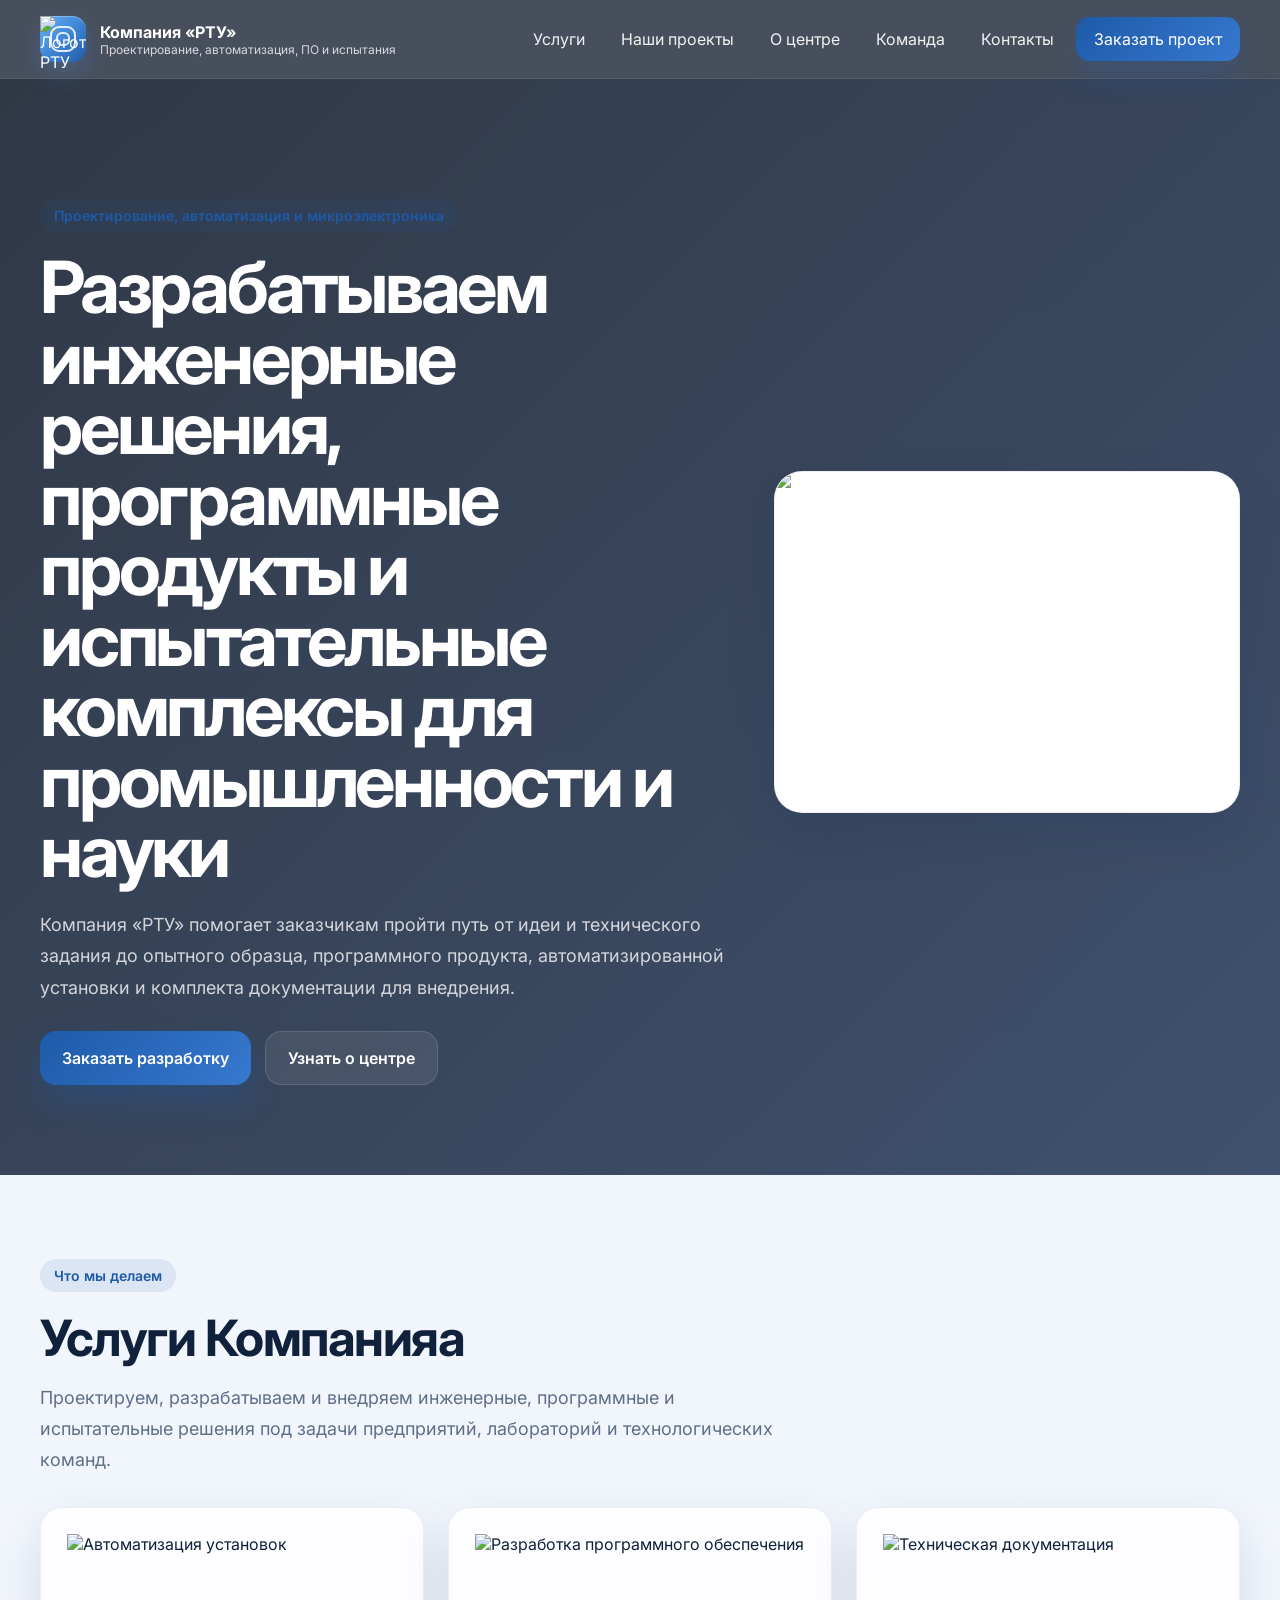
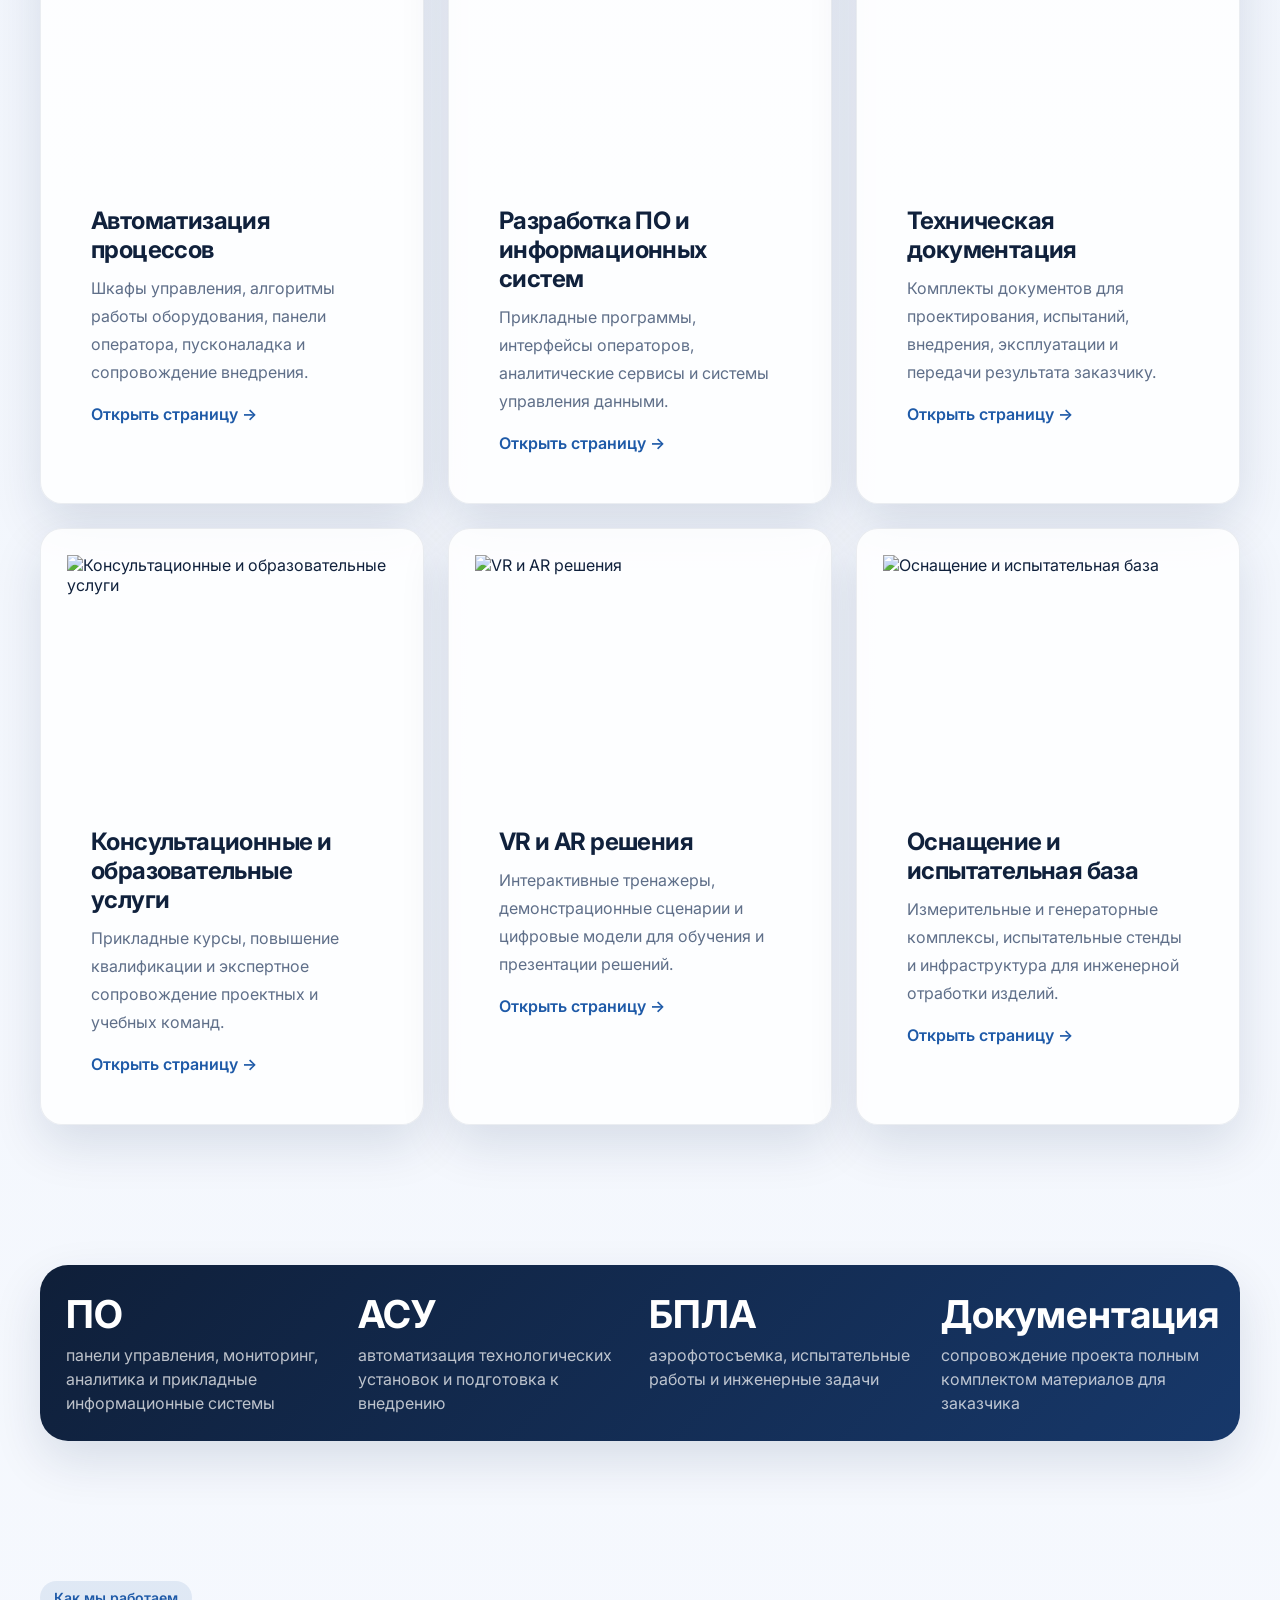
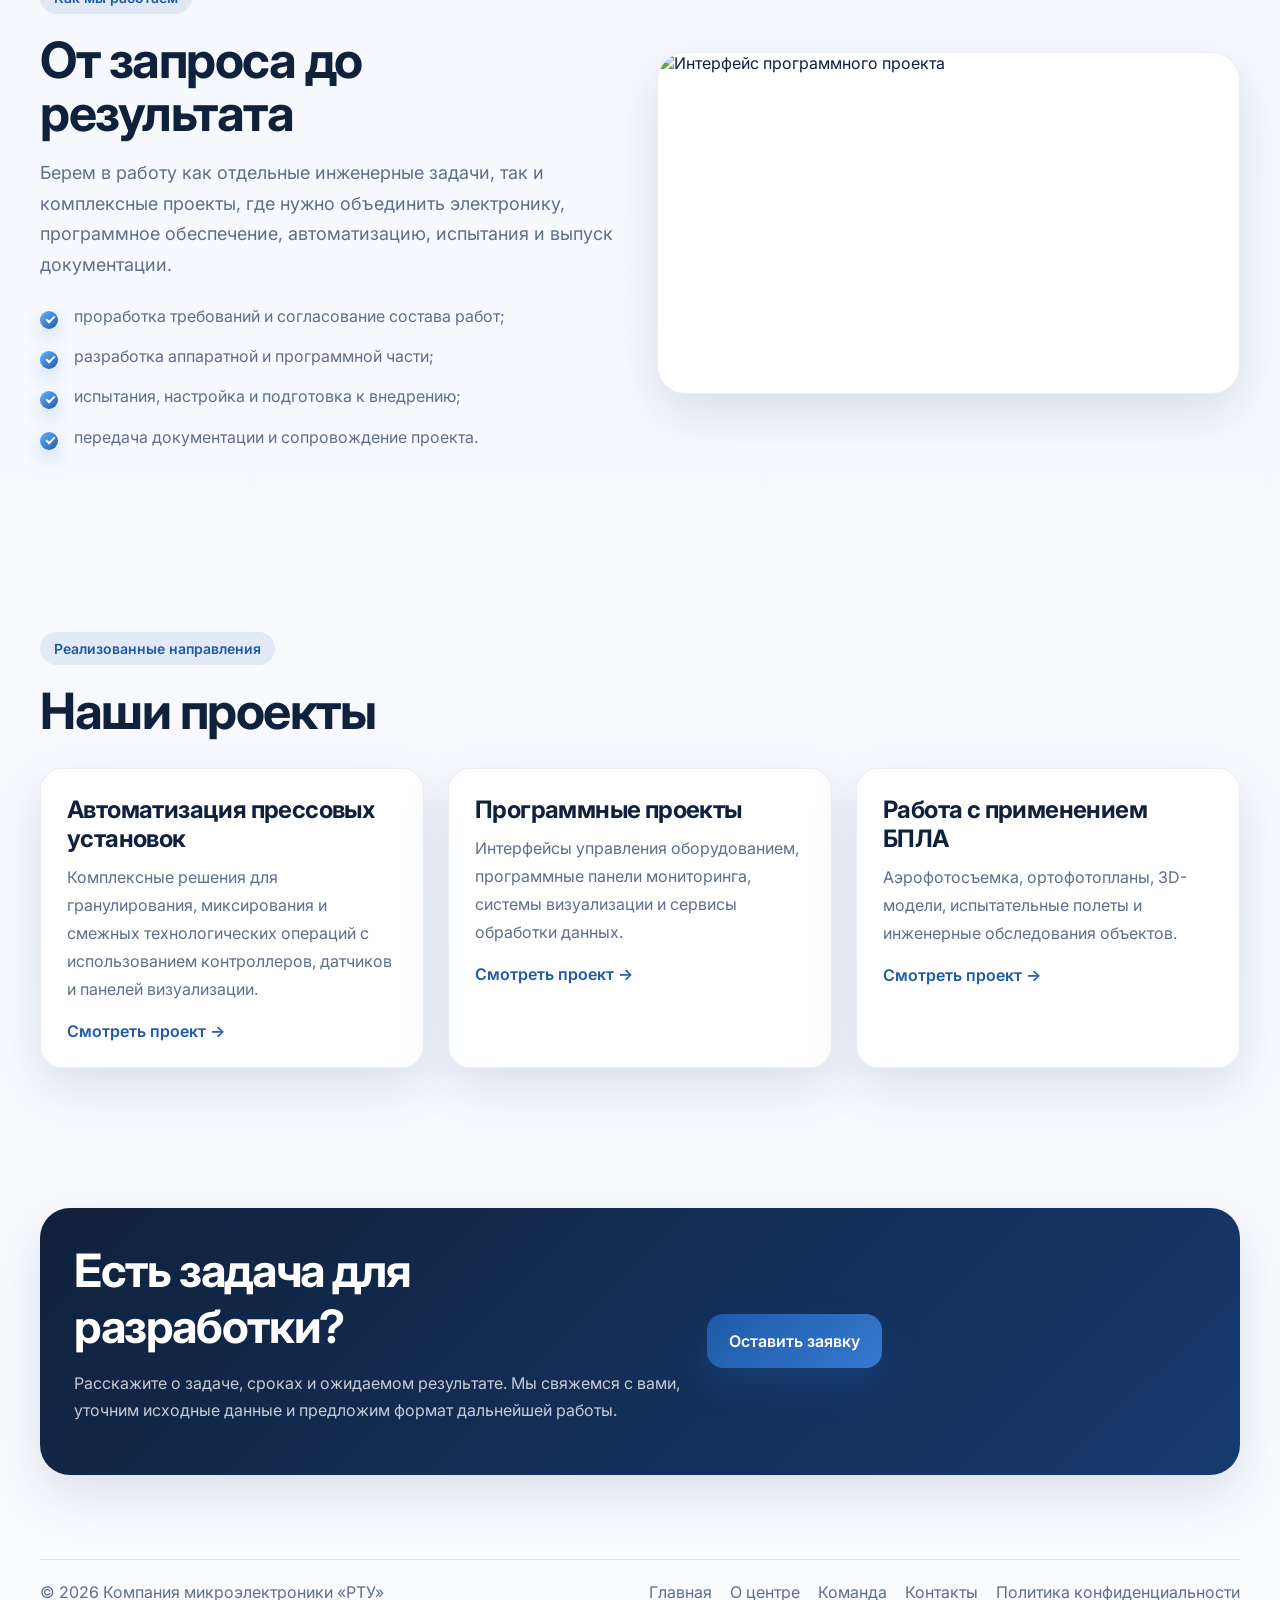
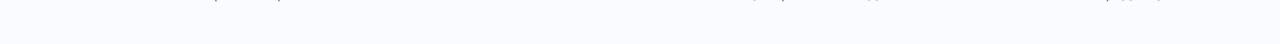
==== index.html @ d456b5a9 "Update index.html" ====
<!doctype html>
<html lang="ru">
<head>
  <meta charset="utf-8">
  <meta name="viewport" content="width=device-width, initial-scale=1">
  <title>Компания «РТУ»</title>
  <meta name="description" content="Сайт Компании «РТУ»: услуги, проекты, контакты и инженерные компетенции.">
  <link rel="preconnect" href="https://fonts.googleapis.com">
  <link rel="preconnect" href="https://fonts.gstatic.com" crossorigin>
  <link href="https://fonts.googleapis.com/css2?family=Inter:wght@400;500;600;700;800&display=swap" rel="stylesheet">
  <link rel="stylesheet" href="assets/css/styles.css">
</head>
<body>

<header class="site-header">
  <div class="container nav">
    <a class="brand" href="index.html">
      <span class="brand-mark" aria-hidden="true">
        <img src="assets/img/logo_rtu.png" alt="Логотип РТУ">
      </span>
      <span class="brand-text"><strong>Компания «РТУ»</strong><span>Проектирование, автоматизация, ПО и испытания</span></span>
    </a>
    <button class="mobile-toggle" aria-label="Открыть меню" data-mobile-toggle>☰</button>
    <nav class="nav-links" data-nav-links>
      <div class="nav-item">
        <button class="drop-toggle">Услуги</button>
        <div class="dropdown"><a href="services/automation.html">Автоматизация<span>АСУ, шкафы управления, внедрение и пусконаладка</span></a>
<a href="services/development.html">Разработка ПО и ИС<span>Веб-системы, панели оператора, прикладное ПО и аналитика</span></a>
<a href="services/vr-ar.html">VR/AR<span>Интерактивные обучающие и демонстрационные решения</span></a>
<a href="services/docs.html">Техническая документация<span>КД, ТУ, ПМИ, эксплуатационные и ремонтные документы</span></a>
<a href="services/education.html">Образовательные услуги<span>Повышение квалификации и консультации под задачи заказчика</span></a>
<a href="services/equipment.html">Оснащение центра<span>Испытательные комплексы, измерительное и генераторное оборудование</span></a></div>
      </div>
      <div class="nav-item">
        <button class="drop-toggle">Наши проекты</button>
        <div class="dropdown"><a href="projects/press-automation.html">Прессовые установки<span>Автоматизация гранулирования, миксирования и смежных процессов</span></a>
<a href="projects/software-projects.html">Программные проекты<span>Панели оператора, мониторинг и аналитические системы</span></a>
<a href="projects/drone-projects.html">Работы с БПЛА<span>Аэрофотосъемка, 3D-модели и испытательные полеты</span></a></div>
      </div>
      <a class="nav-link" href="about.html">О центре</a>
      <a class="nav-link" href="team.html">Команда</a>
      <a class="nav-link" href="contacts.html">Контакты</a>
      <a class="cta-small" href="contacts.html#request">Заказать проект</a>
    </nav>
  </div>
</header>


<section class="hero hero-image" style="background-image:url('assets/img/home-hero.png');">
  <div class="container hero-content">
    <div>
      <div class="eyebrow">Проектирование, автоматизация и микроэлектроника</div>
      <h1>Разрабатываем инженерные решения, программные продукты и испытательные комплексы для промышленности и науки</h1>
      <p>Компания «РТУ» помогает заказчикам пройти путь от идеи и технического задания до опытного образца, программного продукта, автоматизированной установки и комплекта документации для внедрения.</p>
      <div class="hero-actions">
        <a class="btn" href="contacts.html#request">Заказать разработку</a>
        <a class="btn-secondary" href="about.html">Узнать о центре</a>
      </div>
    </div>
    <div class="image-panel reveal"><img src="assets/img/equipment-hero.png" alt="Лабораторное оборудование и испытательная база"></div>
  </div>
</section>

<section class="section">
  <div class="container">
    <div class="eyebrow">Что мы делаем</div>
    <h2 class="section-title">Услуги Компанияа</h2>
    <p class="lead">Проектируем, разрабатываем и внедряем инженерные, программные и испытательные решения под задачи предприятий, лабораторий и технологических команд.</p>
    <div class="gallery-grid" style="margin-top:32px;">
      <a class="card media-card reveal" href="services/automation.html"><img src="assets/img/press-project.png" alt="Автоматизация установок"><div class="media-body"><h3>Автоматизация процессов</h3><p>Шкафы управления, алгоритмы работы оборудования, панели оператора, пусконаладка и сопровождение внедрения.</p><span class="link-arrow">Открыть страницу →</span></div></a>
      <a class="card media-card reveal" href="services/development.html"><img src="assets/img/dev-hero.png" alt="Разработка программного обеспечения"><div class="media-body"><h3>Разработка ПО и информационных систем</h3><p>Прикладные программы, интерфейсы операторов, аналитические сервисы и системы управления данными.</p><span class="link-arrow">Открыть страницу →</span></div></a>
      <a class="card media-card reveal" href="services/docs.html"><img src="assets/img/docs-hero.png" alt="Техническая документация"><div class="media-body"><h3>Техническая документация</h3><p>Комплекты документов для проектирования, испытаний, внедрения, эксплуатации и передачи результата заказчику.</p><span class="link-arrow">Открыть страницу →</span></div></a>
      <a class="card media-card reveal" href="services/education.html"><img src="assets/img/education-hero.png" alt="Консультационные и образовательные услуги"><div class="media-body"><h3>Консультационные и образовательные услуги</h3><p>Прикладные курсы, повышение квалификации и экспертное сопровождение проектных и учебных команд.</p><span class="link-arrow">Открыть страницу →</span></div></a>
      <a class="card media-card reveal" href="services/vr-ar.html"><img src="assets/img/vr-hero.png" alt="VR и AR решения"><div class="media-body"><h3>VR и AR решения</h3><p>Интерактивные тренажеры, демонстрационные сценарии и цифровые модели для обучения и презентации решений.</p><span class="link-arrow">Открыть страницу →</span></div></a>
      <a class="card media-card reveal" href="services/equipment.html"><img src="assets/img/equipment-hero.png" alt="Оснащение и испытательная база"><div class="media-body"><h3>Оснащение и испытательная база</h3><p>Измерительные и генераторные комплексы, испытательные стенды и инфраструктура для инженерной отработки изделий.</p><span class="link-arrow">Открыть страницу →</span></div></a>
    </div>
  </div>
</section>

<section class="section-tight">
  <div class="container stats-band reveal">
    <div class="grid-4">
      <div><strong>ПО</strong><span>панели управления, мониторинг, аналитика и прикладные информационные системы</span></div>
      <div><strong>АСУ</strong><span>автоматизация технологических установок и подготовка к внедрению</span></div>
      <div><strong>БПЛА</strong><span>аэрофотосъемка, испытательные работы и инженерные задачи</span></div>
      <div><strong>Документация</strong><span>сопровождение проекта полным комплектом материалов для заказчика</span></div>
    </div>
  </div>
</section>

<section class="section">
  <div class="container split">
    <div class="reveal">
      <div class="eyebrow">Как мы работаем</div>
      <h2 class="section-title">От запроса до результата</h2>
      <p class="lead">Берем в работу как отдельные инженерные задачи, так и комплексные проекты, где нужно объединить электронику, программное обеспечение, автоматизацию, испытания и выпуск документации.</p>
      <ul class="check-list">
        <li>проработка требований и согласование состава работ;</li>
        <li>разработка аппаратной и программной части;</li>
        <li>испытания, настройка и подготовка к внедрению;</li>
        <li>передача документации и сопровождение проекта.</li>
      </ul>
    </div>
    <div class="image-panel reveal"><img src="assets/img/software-project.png" alt="Интерфейс программного проекта"></div>
  </div>
</section>

<section class="section">
  <div class="container">
    <div class="eyebrow">Реализованные направления</div>
    <h2 class="section-title">Наши проекты</h2>
    <div class="grid-3" style="margin-top:30px;">
      <a class="card reveal" href="projects/press-automation.html"><h3>Автоматизация прессовых установок</h3><p>Комплексные решения для гранулирования, миксирования и смежных технологических операций с использованием контроллеров, датчиков и панелей визуализации.</p><span class="link-arrow">Смотреть проект →</span></a>
      <a class="card reveal" href="projects/software-projects.html"><h3>Программные проекты</h3><p>Интерфейсы управления оборудованием, программные панели мониторинга, системы визуализации и сервисы обработки данных.</p><span class="link-arrow">Смотреть проект →</span></a>
      <a class="card reveal" href="projects/drone-projects.html"><h3>Работа с применением БПЛА</h3><p>Аэрофотосъемка, ортофотопланы, 3D-модели, испытательные полеты и инженерные обследования объектов.</p><span class="link-arrow">Смотреть проект →</span></a>
    </div>
  </div>
</section>

<section class="section-tight">
  <div class="container cta-panel reveal">
    <div>
      <h2 style="margin:0 0 12px; font-size: clamp(30px,4vw,46px); letter-spacing:-.03em;">Есть задача для разработки?</h2>
      <p>Расскажите о задаче, сроках и ожидаемом результате. Мы свяжемся с вами, уточним исходные данные и предложим формат дальнейшей работы.</p>
    </div>
    <div>
      <a class="btn" href="contacts.html#request">Оставить заявку</a>
    </div>
  </div>
</section>


<footer class="site-footer">
  <div class="container footer-inner">
    <div>© <span data-year></span> Компания микроэлектроники «РТУ»</div>
    <div class="footer-links">
      <a href="index.html">Главная</a>
      <a href="about.html">О центре</a>
      <a href="team.html">Команда</a>
      <a href="contacts.html">Контакты</a>
      <a href="privacy.html">Политика конфиденциальности</a>
    </div>
  </div>
</footer>
<script src="assets/js/main.js"></script>

</body>
</html>
---- assets/css/styles.css ----
:root {
  --bg: #0b1220;
  --bg-soft: #111b2e;
  --text: #10213c;
  --text-muted: #5f6f89;
  --white: #ffffff;
  --line: rgba(14, 39, 78, 0.12);
  --primary: #1e5aa8;
  --primary-2: #3679cf;
  --accent: #63b3ff;
  --surface: #f6f8fc;
  --card: rgba(255,255,255,0.9);
  --shadow: 0 20px 50px rgba(12, 34, 74, 0.12);
  --radius: 22px;
  --max: 1200px;
}

* { box-sizing: border-box; }
html { scroll-behavior: smooth; }
body {
  margin: 0;
  font-family: Inter, system-ui, -apple-system, BlinkMacSystemFont, "Segoe UI", sans-serif;
  color: var(--text);
  background: linear-gradient(180deg, #eef3fb 0%, #f9fbff 100%);
}
a { color: inherit; text-decoration: none; }
img { max-width: 100%; display: block; }
.container { width: min(calc(100% - 32px), var(--max)); margin: 0 auto; }
.section { padding: 84px 0; }
.section-tight { padding: 56px 0; }
.section-title {
  font-size: clamp(30px, 4vw, 50px);
  line-height: 1.06;
  letter-spacing: -0.03em;
  margin: 0 0 18px;
}
.eyebrow {
  display: inline-flex;
  align-items: center;
  gap: 8px;
  padding: 8px 14px;
  border-radius: 999px;
  background: rgba(30, 90, 168, 0.1);
  color: var(--primary);
  font-size: 14px;
  font-weight: 600;
  margin-bottom: 20px;
}
.lead {
  font-size: 18px;
  line-height: 1.7;
  color: var(--text-muted);
  max-width: 760px;
}

.site-header {
  position: sticky;
  top: 0;
  z-index: 1000;
  backdrop-filter: blur(16px);
  background: rgba(7, 16, 31, 0.72);
  border-bottom: 1px solid rgba(255,255,255,0.08);
}
.nav {
  display: flex;
  align-items: center;
  justify-content: space-between;
  min-height: 78px;
  gap: 20px;
}
.brand {
  display: flex;
  align-items: center;
  gap: 14px;
  color: var(--white);
}
.brand-mark {
  width: 46px;
  height: 46px;
  border-radius: 14px;
  background: linear-gradient(135deg, var(--accent), var(--primary));
  box-shadow: inset 0 1px 0 rgba(255,255,255,.28), 0 10px 25px rgba(73,136,222,.28);
  position: relative;
}
.brand-mark::before,
.brand-mark::after {
  content: "";
  position: absolute;
  inset: 10px;
  border: 2px solid rgba(255,255,255,.85);
  border-radius: 9px;
}
.brand-mark::after {
  inset: 16px;
  border-radius: 6px;
}
.brand-text strong { display: block; font-size: 16px; }
.brand-text span { display: block; font-size: 12px; opacity: .78; }
.nav-links {
  display: flex;
  align-items: center;
  gap: 8px;
}
.nav-item { position: relative; }
.nav-link,
.drop-toggle {
  appearance: none;
  border: 0;
  background: transparent;
  color: rgba(255,255,255,.92);
  font: inherit;
  cursor: pointer;
  padding: 12px 14px;
  border-radius: 12px;
  transition: .25s ease;
}
.nav-link:hover,
.drop-toggle:hover,
.nav-item.open > .drop-toggle {
  background: rgba(255,255,255,.08);
}
.dropdown {
  position: absolute;
  top: calc(100% + 12px);
  left: 0;
  min-width: 290px;
  padding: 14px;
  border-radius: 20px;
  background: rgba(10, 22, 42, .96);
  border: 1px solid rgba(255,255,255,.08);
  box-shadow: var(--shadow);
  opacity: 0;
  visibility: hidden;
  transform: translateY(12px);
  transition: .25s ease;
}
.nav-item:hover .dropdown,
.nav-item.open .dropdown {
  opacity: 1;
  visibility: visible;
  transform: translateY(0);
}
.dropdown a {
  display: block;
  padding: 12px 14px;
  border-radius: 14px;
  color: rgba(255,255,255,.9);
}
.dropdown a span {
  display: block;
  font-size: 12px;
  color: rgba(255,255,255,.58);
  margin-top: 4px;
}
.dropdown a:hover { background: rgba(255,255,255,.07); }
.cta-small {
  padding: 12px 18px;
  border-radius: 14px;
  color: var(--white);
  background: linear-gradient(135deg, var(--primary), var(--primary-2));
  box-shadow: 0 16px 30px rgba(30, 90, 168, .28);
}
.mobile-toggle { display: none; }


.hero.hero-image,
.page-hero.hero-image {
  background-size: cover;
  background-position: center;
}
.hero.hero-image::after,
.page-hero.hero-image::after {
  content: "";
  position: absolute;
  inset: 0;
  background: linear-gradient(135deg, rgba(6,15,30,.82), rgba(13,35,70,.78));
}
.hero.hero-image .container,
.page-hero.hero-image .container { position: relative; z-index: 1; }
.media-card {
  overflow: hidden;
  padding: 0;
}
.media-card img {
  width: 100%;
  height: 250px;
  object-fit: cover;
}
.media-card .media-body {
  padding: 22px 24px 24px;
}
.gallery-grid {
  display: grid;
  grid-template-columns: repeat(3, minmax(0, 1fr));
  gap: 24px;
}
.image-panel {
  overflow: hidden;
  border-radius: 28px;
  border: 1px solid rgba(14,39,78,.08);
  box-shadow: var(--shadow);
  background: #fff;
}
.image-panel img {
  width: 100%;
  height: 100%;
  min-height: 340px;
  object-fit: cover;
}
.person-photo {
  width: 110px;
  height: 110px;
  border-radius: 50%;
  object-fit: cover;
  margin: 0 auto 18px;
  box-shadow: 0 12px 28px rgba(16,33,60,.12);
}
.contact-map {
  width: 100%;
  min-height: 340px;
  border: 0;
  display: block;
}
.note-soft {
  color: var(--text-muted);
  line-height: 1.7;
  font-size: 15px;
}

.hero {
  position: relative;
  overflow: hidden;
  color: var(--white);
  padding: 120px 0 90px;
  background:
    radial-gradient(circle at 15% 20%, rgba(99,179,255,.20), transparent 20%),
    radial-gradient(circle at 85% 0%, rgba(54,121,207,.28), transparent 22%),
    linear-gradient(135deg, rgba(6,15,30,.92), rgba(13,35,70,.88));
}
.hero::before {
  content: "";
  position: absolute;
  inset: 0;
  background:
    linear-gradient(90deg, rgba(255,255,255,.07) 1px, transparent 1px),
    linear-gradient(rgba(255,255,255,.06) 1px, transparent 1px);
  background-size: 42px 42px;
  mask-image: linear-gradient(to bottom, rgba(0,0,0,.95), rgba(0,0,0,.35));
  pointer-events: none;
}
.hero-content {
  position: relative;
  display: grid;
  grid-template-columns: 1.2fr .8fr;
  gap: 36px;
  align-items: center;
}
.hero h1 {
  font-size: clamp(42px, 6vw, 72px);
  line-height: .98;
  letter-spacing: -0.045em;
  margin: 0 0 22px;
  max-width: 760px;
}
.hero p {
  font-size: 18px;
  line-height: 1.75;
  color: rgba(255,255,255,.78);
  max-width: 720px;
}
.hero-actions { display: flex; gap: 14px; flex-wrap: wrap; margin-top: 28px; }
.btn,
.btn-secondary {
  display: inline-flex;
  align-items: center;
  justify-content: center;
  gap: 10px;
  min-height: 54px;
  padding: 0 22px;
  border-radius: 16px;
  transition: .25s ease;
  font-weight: 600;
}
.btn {
  color: var(--white);
  background: linear-gradient(135deg, var(--primary), var(--primary-2));
  box-shadow: 0 18px 35px rgba(29, 89, 168, .32);
}
.btn:hover { transform: translateY(-2px); }
.btn-secondary {
  color: var(--white);
  background: rgba(255,255,255,.08);
  border: 1px solid rgba(255,255,255,.12);
}
.hero-panel {
  padding: 26px;
  border-radius: 28px;
  background: rgba(255,255,255,.08);
  border: 1px solid rgba(255,255,255,.08);
  box-shadow: 0 20px 50px rgba(0,0,0,.16);
}
.metrics {
  display: grid;
  grid-template-columns: repeat(2, 1fr);
  gap: 14px;
}
.metric {
  padding: 18px;
  border-radius: 18px;
  background: rgba(255,255,255,.06);
}
.metric strong {
  display: block;
  font-size: 28px;
  margin-bottom: 6px;
}
.metric span { color: rgba(255,255,255,.7); line-height: 1.45; font-size: 14px; }

.grid-2, .grid-3, .grid-4 {
  display: grid;
  gap: 24px;
}
.grid-2 { grid-template-columns: repeat(2, minmax(0, 1fr)); }
.grid-3 { grid-template-columns: repeat(3, minmax(0, 1fr)); }
.grid-4 { grid-template-columns: repeat(4, minmax(0, 1fr)); }
.card {
  background: rgba(255,255,255,.82);
  border: 1px solid rgba(14,39,78,.08);
  border-radius: var(--radius);
  box-shadow: var(--shadow);
  padding: 26px;
}
.card h3 {
  font-size: 24px;
  margin: 0 0 10px;
  letter-spacing: -0.025em;
}
.card p { color: var(--text-muted); line-height: 1.75; margin: 0; }
.card .link-arrow {
  margin-top: 18px;
  color: var(--primary);
  font-weight: 600;
  display: inline-flex;
  gap: 8px;
  align-items: center;
}
.icon-box {
  width: 56px;
  height: 56px;
  border-radius: 18px;
  display: inline-flex;
  align-items: center;
  justify-content: center;
  margin-bottom: 18px;
  font-size: 22px;
  color: var(--primary);
  background: linear-gradient(135deg, rgba(99,179,255,.18), rgba(30,90,168,.12));
}

.split {
  display: grid;
  grid-template-columns: 1fr 1fr;
  gap: 34px;
  align-items: center;
}
.visual {
  min-height: 360px;
  border-radius: 30px;
  border: 1px solid rgba(14,39,78,.08);
  box-shadow: var(--shadow);
  background:
    radial-gradient(circle at top right, rgba(99,179,255,.4), transparent 30%),
    linear-gradient(135deg, #10213c, #244a82 50%, #112643);
  position: relative;
  overflow: hidden;
}
.visual::before,
.visual::after {
  content: "";
  position: absolute;
  border-radius: 24px;
  background: rgba(255,255,255,.07);
  border: 1px solid rgba(255,255,255,.08);
}
.visual::before { width: 220px; height: 140px; top: 28px; right: 34px; }
.visual::after { width: 180px; height: 180px; bottom: 24px; left: 30px; }
.visual-label {
  position: absolute;
  left: 28px;
  top: 28px;
  padding: 10px 14px;
  border-radius: 999px;
  background: rgba(255,255,255,.1);
  color: rgba(255,255,255,.86);
  font-size: 13px;
}
.visual-lines {
  position: absolute;
  inset: 0;
  background:
    linear-gradient(90deg, rgba(255,255,255,.07) 1px, transparent 1px),
    linear-gradient(rgba(255,255,255,.05) 1px, transparent 1px);
  background-size: 34px 34px;
  opacity: .55;
}

.check-list,
.bullet-list { padding: 0; margin: 22px 0 0; list-style: none; }
.check-list li,
.bullet-list li {
  position: relative;
  padding-left: 34px;
  margin-bottom: 14px;
  line-height: 1.65;
  color: var(--text-muted);
}
.check-list li::before,
.bullet-list li::before {
  content: "";
  position: absolute;
  left: 0;
  top: 8px;
  width: 18px;
  height: 18px;
  border-radius: 50%;
  background: linear-gradient(135deg, var(--accent), var(--primary));
  box-shadow: 0 8px 18px rgba(52,125,223,.25);
}
.check-list li::after {
  content: "";
  position: absolute;
  left: 6px;
  top: 13px;
  width: 7px;
  height: 3px;
  border-left: 2px solid #fff;
  border-bottom: 2px solid #fff;
  transform: rotate(-45deg);
}
.bullet-list li::after {
  content: "";
  position: absolute;
  left: 6px;
  top: 14px;
  width: 6px;
  height: 6px;
  border-radius: 50%;
  background: #fff;
}

.stats-band {
  padding: 26px;
  border-radius: 28px;
  background: linear-gradient(135deg, #0f1f39, #17386a);
  color: var(--white);
  box-shadow: var(--shadow);
}
.stats-band .grid-4 { gap: 18px; }
.stats-band strong {
  display: block;
  font-size: clamp(26px, 3vw, 40px);
  margin-bottom: 6px;
}
.stats-band span { color: rgba(255,255,255,.72); line-height: 1.5; }

.timeline {
  position: relative;
  display: grid;
  gap: 16px;
}
.timeline::before {
  content: "";
  position: absolute;
  left: 18px;
  top: 8px;
  bottom: 8px;
  width: 2px;
  background: linear-gradient(var(--primary), rgba(30, 90, 168, .12));
}
.timeline-item {
  position: relative;
  padding: 8px 0 8px 56px;
}
.timeline-item::before {
  content: attr(data-step);
  position: absolute;
  left: 0;
  top: 4px;
  width: 36px;
  height: 36px;
  border-radius: 50%;
  display: grid;
  place-items: center;
  color: #fff;
  font-weight: 700;
  background: linear-gradient(135deg, var(--primary), var(--primary-2));
  box-shadow: 0 12px 24px rgba(30,90,168,.24);
}
.timeline-item h4 { margin: 0 0 8px; font-size: 20px; }
.timeline-item p { margin: 0; color: var(--text-muted); line-height: 1.7; }

.cta-panel {
  display: grid;
  grid-template-columns: 1.1fr .9fr;
  gap: 24px;
  align-items: center;
  padding: 34px;
  border-radius: 30px;
  background: linear-gradient(135deg, #10213c, #173a6f);
  color: #fff;
  box-shadow: var(--shadow);
}
.cta-panel p { color: rgba(255,255,255,.76); line-height: 1.7; }

.contact-box {
  background: rgba(255,255,255,.86);
  border: 1px solid rgba(14,39,78,.08);
  border-radius: 28px;
  box-shadow: var(--shadow);
  padding: 32px;
}
.contact-list { margin: 20px 0 0; display: grid; gap: 14px; }
.contact-list a, .contact-list div {
  display: flex;
  gap: 14px;
  align-items: flex-start;
  color: var(--text-muted);
  line-height: 1.7;
}
.map-card {
  min-height: 340px;
  border-radius: 28px;
  overflow: hidden;
  border: 1px solid rgba(14,39,78,.08);
  box-shadow: var(--shadow);
  background:
    radial-gradient(circle at 50% 50%, rgba(255,255,255,.55), transparent 24%),
    linear-gradient(90deg, rgba(255,255,255,.75) 1px, transparent 1px),
    linear-gradient(rgba(255,255,255,.65) 1px, transparent 1px),
    linear-gradient(135deg, #dfe8f6, #eff5fc);
  background-size: auto, 42px 42px, 42px 42px, auto;
  position: relative;
}
.map-card::before {
  content: "Самара, ул. Первомайская, д. 1";
  position: absolute;
  left: 24px;
  bottom: 24px;
  padding: 12px 16px;
  background: rgba(16,33,60,.9);
  color: #fff;
  border-radius: 16px;
}
.map-pin {
  position: absolute;
  width: 22px;
  height: 22px;
  border-radius: 50% 50% 50% 0;
  transform: rotate(-45deg);
  background: linear-gradient(135deg, var(--accent), var(--primary));
  left: 55%;
  top: 46%;
  box-shadow: 0 14px 25px rgba(30,90,168,.28);
}
.map-pin::after {
  content: "";
  position: absolute;
  width: 10px;
  height: 10px;
  border-radius: 50%;
  background: #fff;
  left: 6px;
  top: 6px;
}

.team-card { text-align: center; }
.avatar {
  width: 110px;
  height: 110px;
  border-radius: 50%;
  margin: 0 auto 18px;
  background: linear-gradient(135deg, rgba(99,179,255,.24), rgba(30,90,168,.16));
  display: grid;
  place-items: center;
  font-size: 30px;
  color: var(--primary);
}
.role { color: var(--text-muted); font-size: 14px; margin-top: 6px; }

.form-grid {
  display: grid;
  gap: 16px;
}
.input,
textarea.input {
  width: 100%;
  padding: 16px 18px;
  border-radius: 16px;
  border: 1px solid rgba(14,39,78,.12);
  background: rgba(255,255,255,.86);
  color: var(--text);
  font: inherit;
}
.input:focus { outline: 2px solid rgba(54,121,207,.18); border-color: var(--primary-2); }
textarea.input { min-height: 140px; resize: vertical; }
.form-note { color: var(--text-muted); font-size: 14px; line-height: 1.6; }

.site-footer {
  padding: 28px 0 42px;
  color: var(--text-muted);
}
.footer-inner {
  display: flex;
  justify-content: space-between;
  gap: 20px;
  align-items: center;
  border-top: 1px solid var(--line);
  padding-top: 22px;
}
.footer-links { display: flex; flex-wrap: wrap; gap: 18px; }
.footer-links a:hover { color: var(--primary); }

.reveal {
  opacity: 0;
  transform: translateY(24px);
  transition: opacity .6s ease, transform .6s ease;
}
.reveal.visible {
  opacity: 1;
  transform: translateY(0);
}

.page-hero {
  position: relative;
  overflow: hidden;
  color: #fff;
  padding: 110px 0 74px;
  background: linear-gradient(135deg, #08182f, #173b6f);
}
.page-hero::before {
  content: "";
  position: absolute;
  inset: 0;
  background:
    radial-gradient(circle at 15% 15%, rgba(99,179,255,.20), transparent 18%),
    linear-gradient(90deg, rgba(255,255,255,.05) 1px, transparent 1px),
    linear-gradient(rgba(255,255,255,.04) 1px, transparent 1px);
  background-size: auto, 36px 36px, 36px 36px;
}
.page-hero .container { position: relative; }
.page-hero h1 { font-size: clamp(36px, 5vw, 60px); margin: 0 0 16px; letter-spacing: -0.04em; }
.page-hero p { max-width: 760px; color: rgba(255,255,255,.76); font-size: 18px; line-height: 1.7; margin: 0; }

.notice {
  padding: 18px 20px;
  border-radius: 18px;
  background: rgba(30, 90, 168, 0.08);
  color: var(--text-muted);
  border: 1px solid rgba(30,90,168,.12);
  line-height: 1.7;
}

@media (max-width: 1024px) {
  .gallery-grid { grid-template-columns: 1fr; }
  .hero-content,
  .split,
  .cta-panel,
  .grid-4 { grid-template-columns: 1fr; }
  .grid-3 { grid-template-columns: repeat(2, minmax(0, 1fr)); }
}

@media (max-width: 860px) {
  .mobile-toggle {
    display: inline-flex;
    align-items: center;
    justify-content: center;
    width: 46px;
    height: 46px;
    border-radius: 14px;
    border: 1px solid rgba(255,255,255,.12);
    background: rgba(255,255,255,.08);
    color: #fff;
  }
  .nav {
    min-height: 72px;
    flex-wrap: wrap;
    padding: 12px 0;
  }
  .nav-links {
    width: 100%;
    display: none;
    flex-direction: column;
    align-items: stretch;
    padding-bottom: 10px;
  }
  .nav-links.show { display: flex; }
  .nav-item { width: 100%; }
  .nav-link, .drop-toggle, .cta-small { width: 100%; text-align: left; }
  .dropdown {
    position: static;
    margin-top: 8px;
    min-width: 0;
    opacity: 1;
    visibility: visible;
    transform: none;
    display: none;
  }
  .nav-item.open .dropdown { display: block; }
  .grid-2,
  .grid-3 { grid-template-columns: 1fr; }
  .footer-inner { flex-direction: column; align-items: flex-start; }
  .hero { padding-top: 98px; }
}
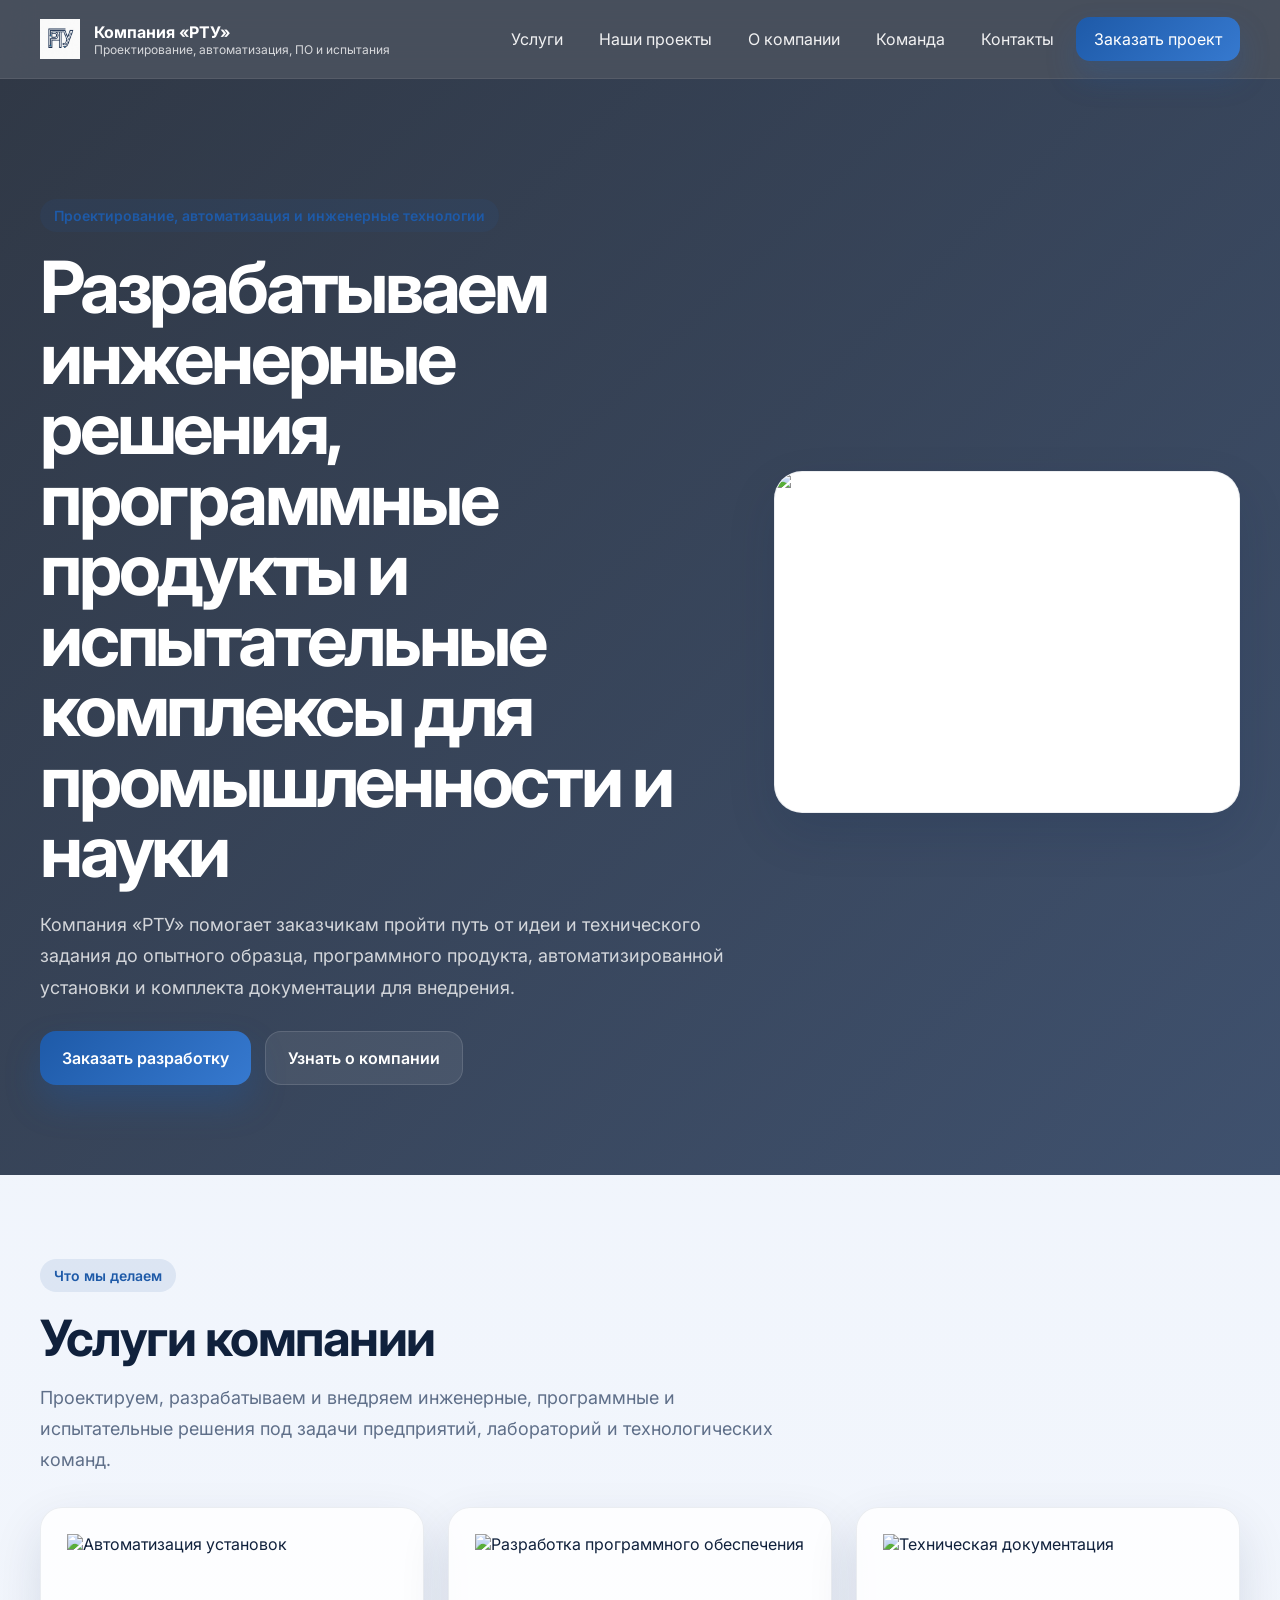
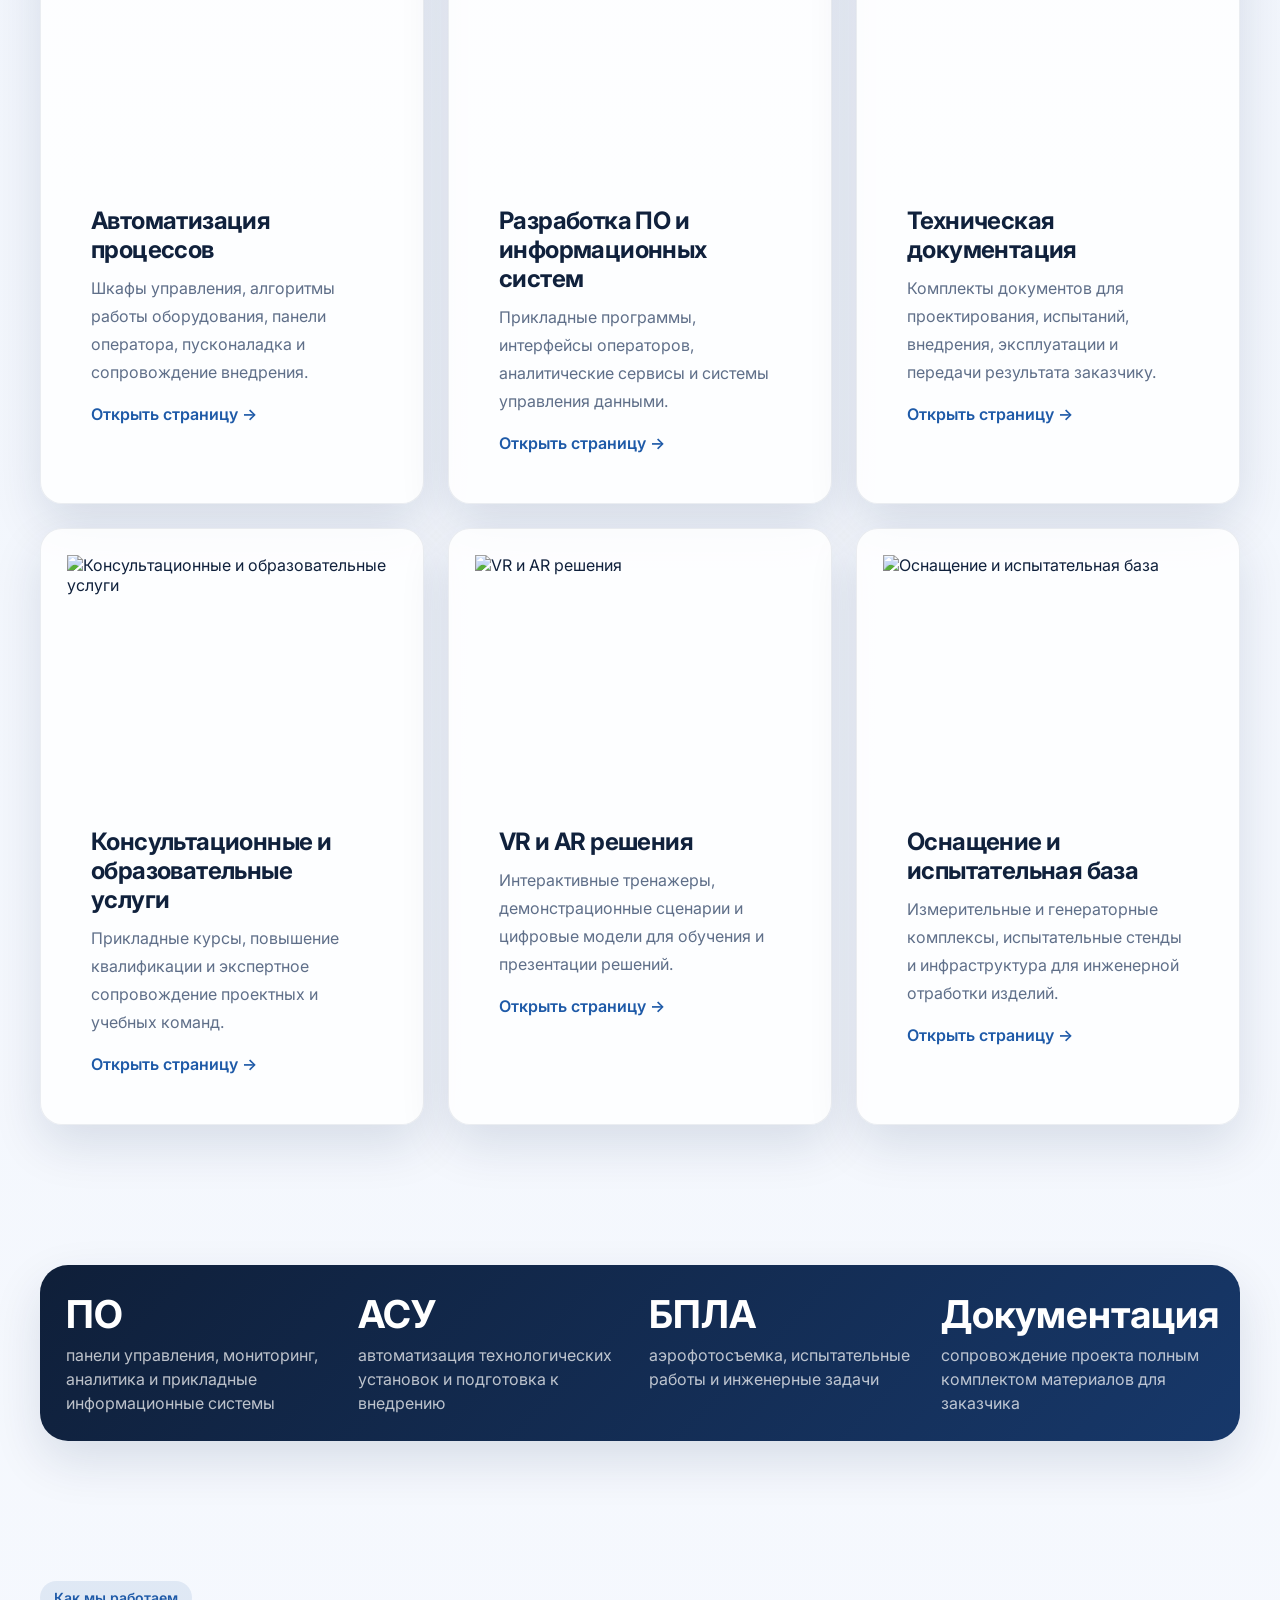
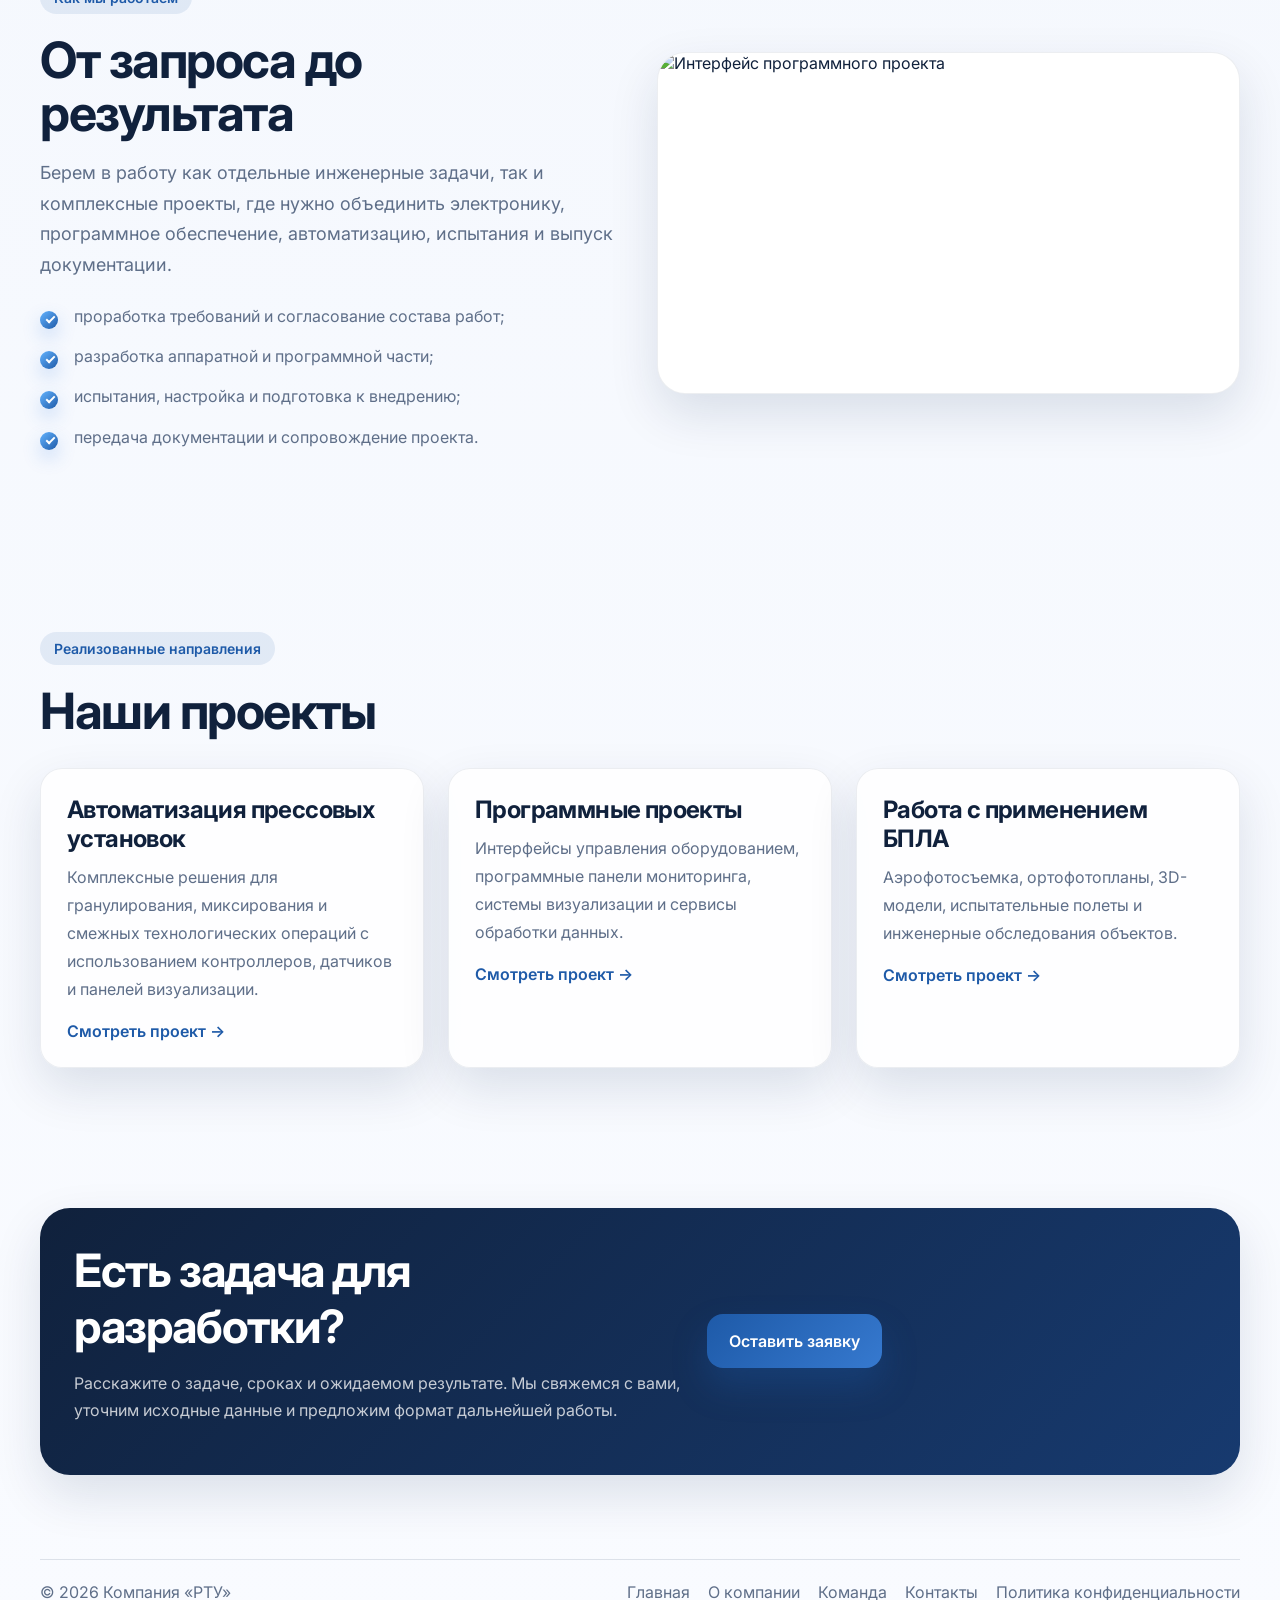
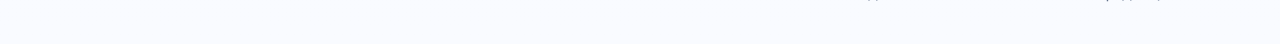
==== commit e3b70b1f: "Add files via upload" ====
--- a/index.html
+++ b/index.html
@@ -8,6 +8,10 @@
   <link rel="preconnect" href="https://fonts.googleapis.com">
   <link rel="preconnect" href="https://fonts.gstatic.com" crossorigin>
   <link href="https://fonts.googleapis.com/css2?family=Inter:wght@400;500;600;700;800&display=swap" rel="stylesheet">
+    <link rel="icon" type="image/x-icon" href="assets/img/favicon/favicon.ico">
+  <link rel="icon" type="image/png" sizes="32x32" href="assets/img/favicon/favicon-32x32.png">
+  <link rel="icon" type="image/png" sizes="16x16" href="assets/img/favicon/favicon-16x16.png">
+  <link rel="apple-touch-icon" sizes="180x180" href="assets/img/favicon/apple-touch-icon.png">
   <link rel="stylesheet" href="assets/css/styles.css">
 </head>
 <body>
@@ -29,7 +33,7 @@
 <a href="services/vr-ar.html">VR/AR<span>Интерактивные обучающие и демонстрационные решения</span></a>
 <a href="services/docs.html">Техническая документация<span>КД, ТУ, ПМИ, эксплуатационные и ремонтные документы</span></a>
 <a href="services/education.html">Образовательные услуги<span>Повышение квалификации и консультации под задачи заказчика</span></a>
-<a href="services/equipment.html">Оснащение центра<span>Испытательные комплексы, измерительное и генераторное оборудование</span></a></div>
+<a href="services/equipment.html">Оснащение и испытательная база<span>Испытательные комплексы, измерительное и генераторное оборудование</span></a></div>
       </div>
       <div class="nav-item">
         <button class="drop-toggle">Наши проекты</button>
@@ -37,7 +41,7 @@
 <a href="projects/software-projects.html">Программные проекты<span>Панели оператора, мониторинг и аналитические системы</span></a>
 <a href="projects/drone-projects.html">Работы с БПЛА<span>Аэрофотосъемка, 3D-модели и испытательные полеты</span></a></div>
       </div>
-      <a class="nav-link" href="about.html">О центре</a>
+      <a class="nav-link" href="about.html">О компании</a>
       <a class="nav-link" href="team.html">Команда</a>
       <a class="nav-link" href="contacts.html">Контакты</a>
       <a class="cta-small" href="contacts.html#request">Заказать проект</a>
@@ -49,12 +53,12 @@
 <section class="hero hero-image" style="background-image:url('assets/img/home-hero.png');">
   <div class="container hero-content">
     <div>
-      <div class="eyebrow">Проектирование, автоматизация и микроэлектроника</div>
+      <div class="eyebrow">Проектирование, автоматизация и инженерные технологии</div>
       <h1>Разрабатываем инженерные решения, программные продукты и испытательные комплексы для промышленности и науки</h1>
       <p>Компания «РТУ» помогает заказчикам пройти путь от идеи и технического задания до опытного образца, программного продукта, автоматизированной установки и комплекта документации для внедрения.</p>
       <div class="hero-actions">
         <a class="btn" href="contacts.html#request">Заказать разработку</a>
-        <a class="btn-secondary" href="about.html">Узнать о центре</a>
+        <a class="btn-secondary" href="about.html">Узнать о компании</a>
       </div>
     </div>
     <div class="image-panel reveal"><img src="assets/img/equipment-hero.png" alt="Лабораторное оборудование и испытательная база"></div>
@@ -64,7 +68,7 @@
 <section class="section">
   <div class="container">
     <div class="eyebrow">Что мы делаем</div>
-    <h2 class="section-title">Услуги Компанияа</h2>
+    <h2 class="section-title">Услуги компании</h2>
     <p class="lead">Проектируем, разрабатываем и внедряем инженерные, программные и испытательные решения под задачи предприятий, лабораторий и технологических команд.</p>
     <div class="gallery-grid" style="margin-top:32px;">
       <a class="card media-card reveal" href="services/automation.html"><img src="assets/img/press-project.png" alt="Автоматизация установок"><div class="media-body"><h3>Автоматизация процессов</h3><p>Шкафы управления, алгоритмы работы оборудования, панели оператора, пусконаладка и сопровождение внедрения.</p><span class="link-arrow">Открыть страницу →</span></div></a>
@@ -132,10 +136,10 @@
 
 <footer class="site-footer">
   <div class="container footer-inner">
-    <div>© <span data-year></span> Компания микроэлектроники «РТУ»</div>
+    <div>© <span data-year></span> Компания «РТУ»</div>
     <div class="footer-links">
       <a href="index.html">Главная</a>
-      <a href="about.html">О центре</a>
+      <a href="about.html">О компании</a>
       <a href="team.html">Команда</a>
       <a href="contacts.html">Контакты</a>
       <a href="privacy.html">Политика конфиденциальности</a>
--- a/assets/css/styles.css
+++ b/assets/css/styles.css
@@ -75,24 +75,17 @@
   color: var(--white);
 }
 .brand-mark {
-  width: 46px;
-  height: 46px;
-  border-radius: 14px;
-  background: linear-gradient(135deg, var(--accent), var(--primary));
-  box-shadow: inset 0 1px 0 rgba(255,255,255,.28), 0 10px 25px rgba(73,136,222,.28);
-  position: relative;
-}
-.brand-mark::before,
-.brand-mark::after {
-  content: "";
-  position: absolute;
-  inset: 10px;
-  border: 2px solid rgba(255,255,255,.85);
-  border-radius: 9px;
-}
-.brand-mark::after {
-  inset: 16px;
-  border-radius: 6px;
+  display: flex;
+  align-items: center;
+  justify-content: center;
+  width: 40px; /* можно 48 */
+  height: 40px;
+}
+
+.brand-mark img {
+  width: 100%;
+  height: 100%;
+  object-fit: contain;
 }
 .brand-text strong { display: block; font-size: 16px; }
 .brand-text span { display: block; font-size: 12px; opacity: .78; }
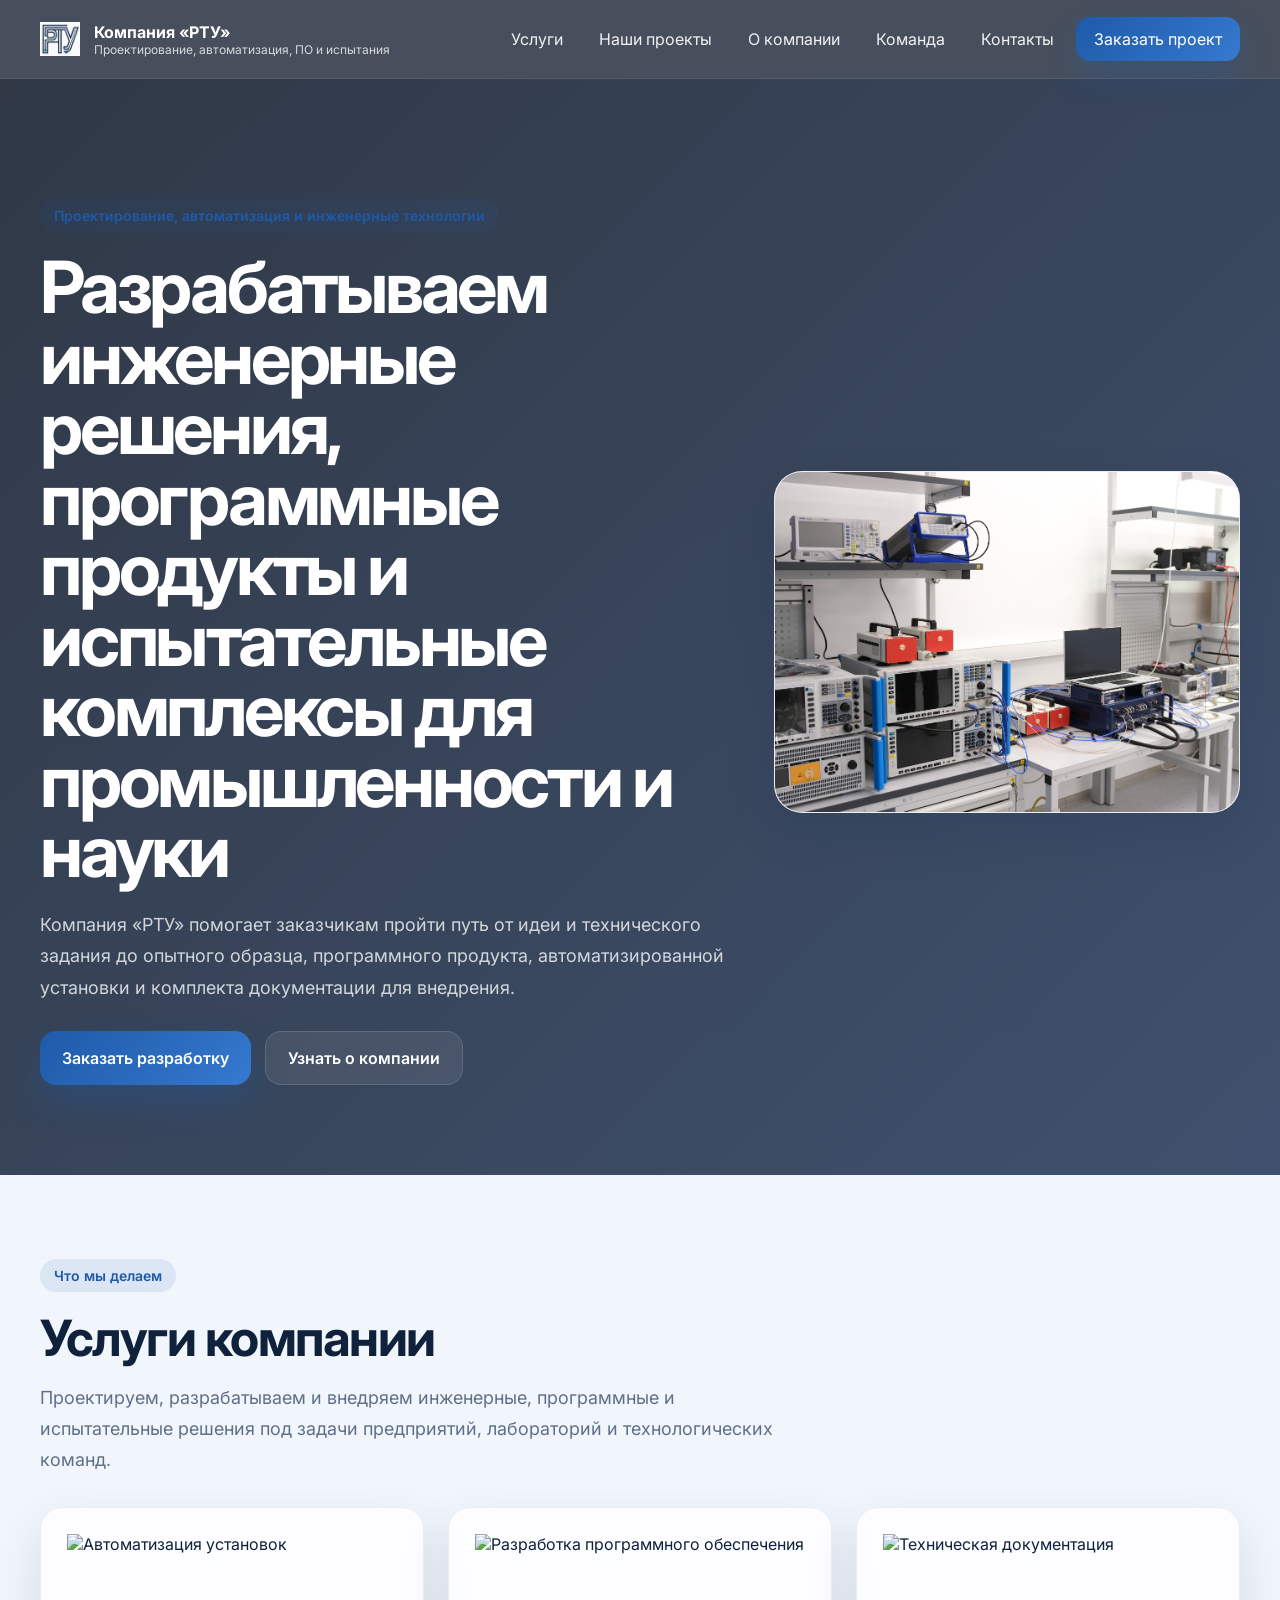
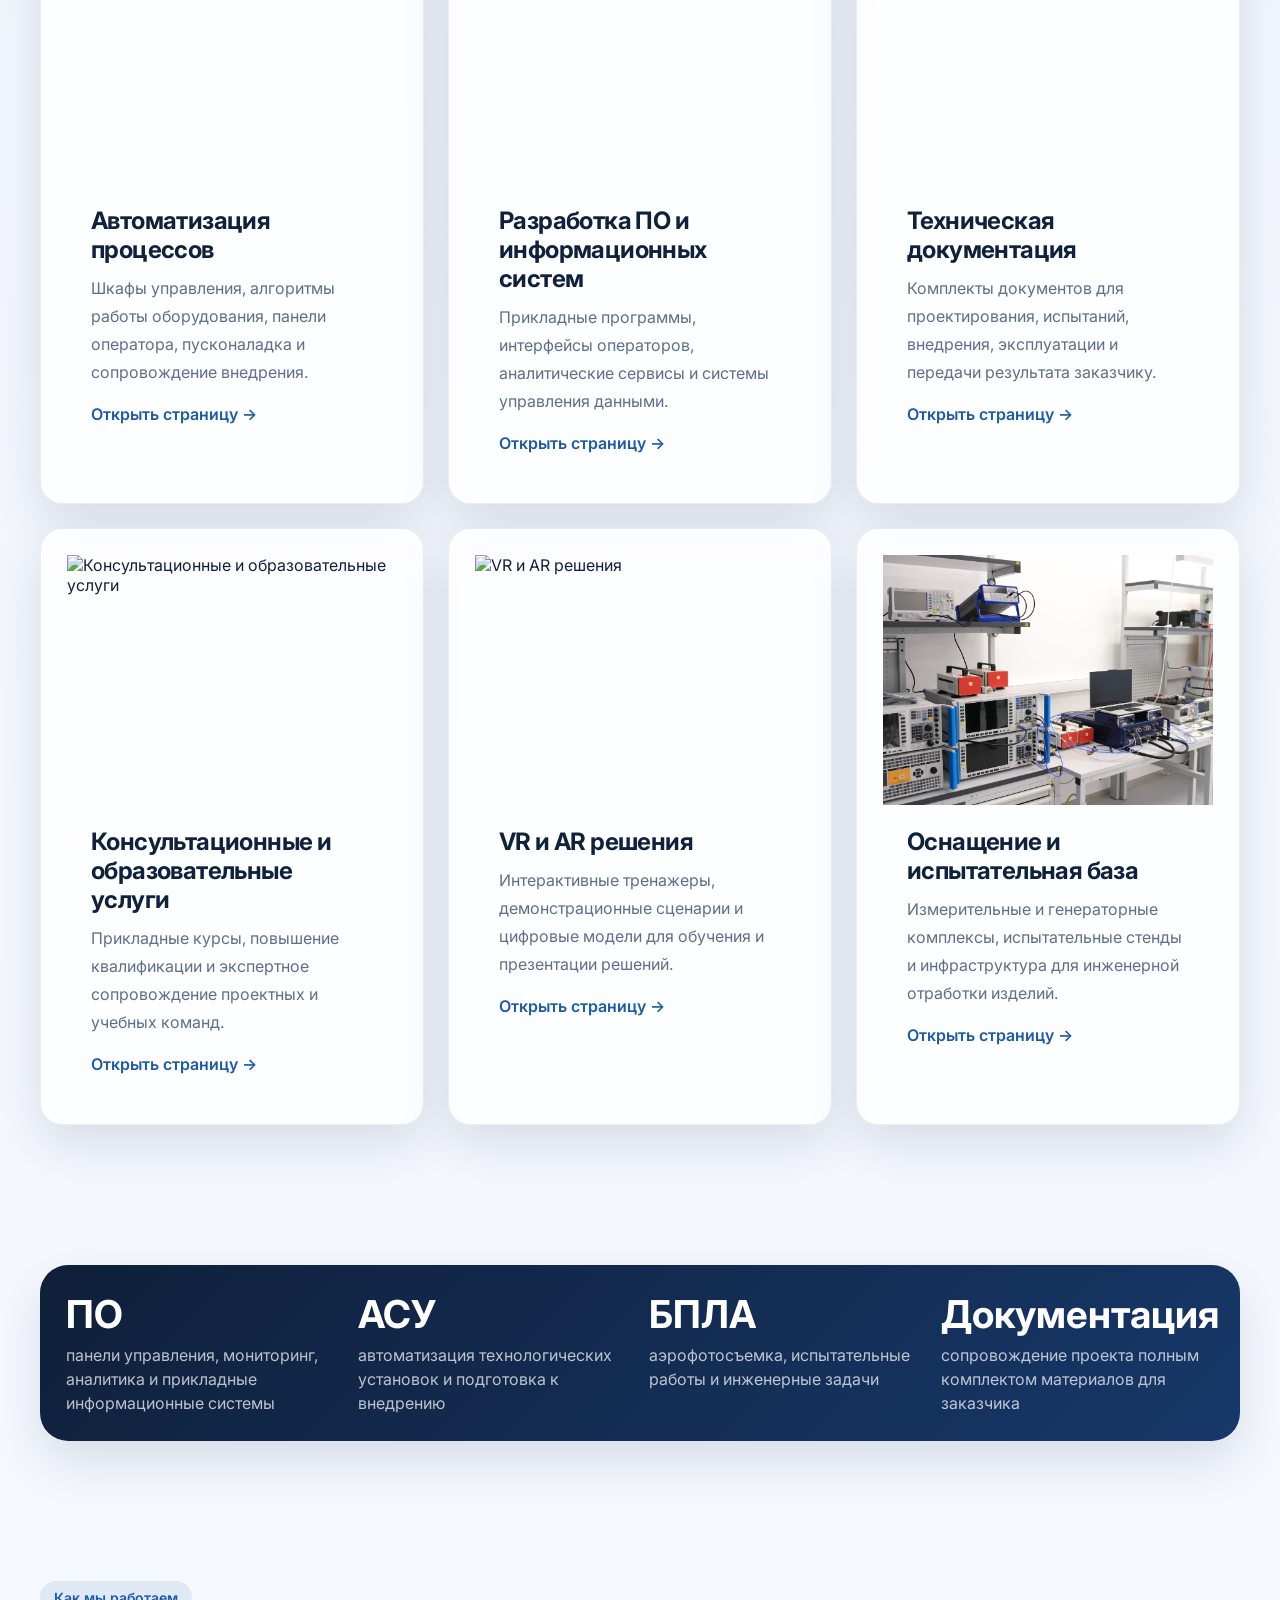
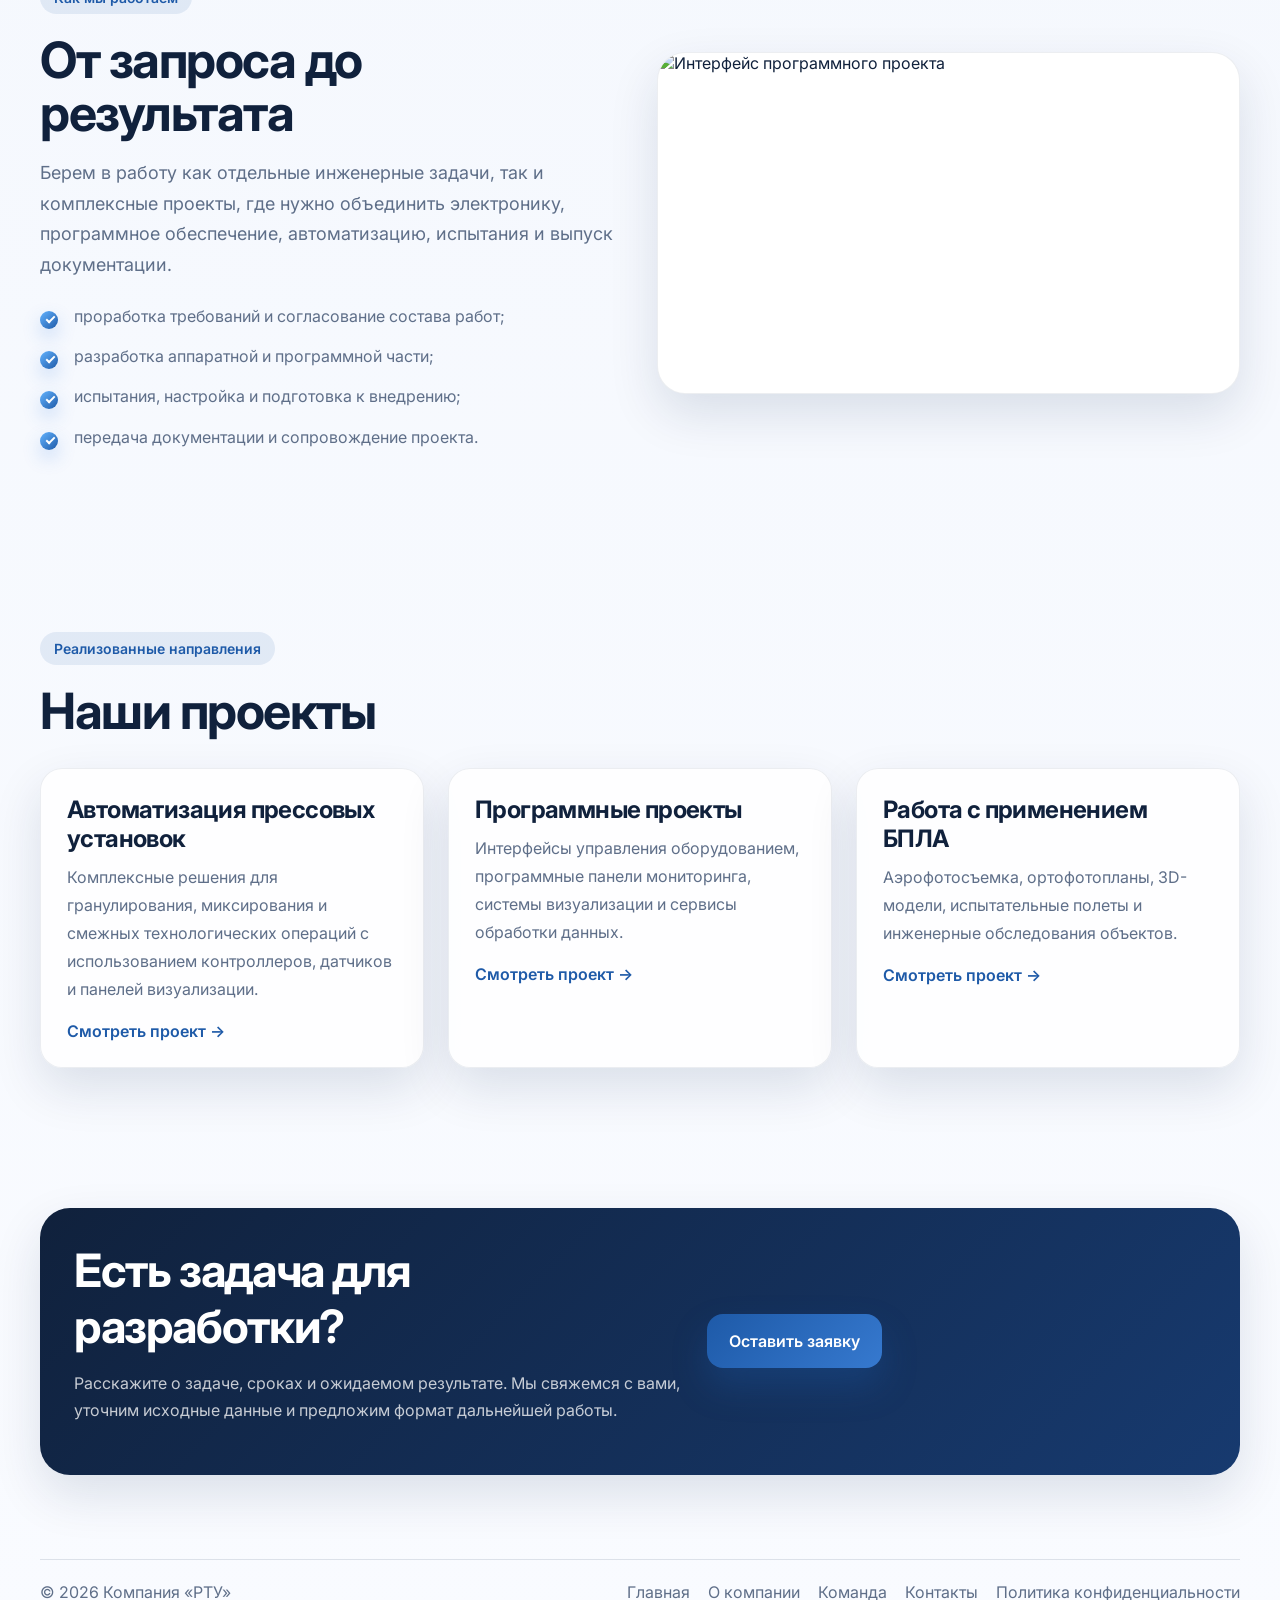
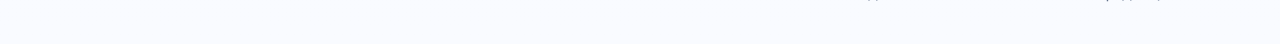
==== commit 8156451f: "Update index.html" ====
--- a/index.html
+++ b/index.html
@@ -61,7 +61,7 @@
         <a class="btn-secondary" href="about.html">Узнать о компании</a>
       </div>
     </div>
-    <div class="image-panel reveal"><img src="assets/img/equipment-hero.png" alt="Лабораторное оборудование и испытательная база"></div>
+    <div class="image-panel reveal"><img src="assets/img/equipment-hero.jpg" alt="Лабораторное оборудование"></div>
   </div>
 </section>
 
@@ -76,7 +76,7 @@
       <a class="card media-card reveal" href="services/docs.html"><img src="assets/img/docs-hero.png" alt="Техническая документация"><div class="media-body"><h3>Техническая документация</h3><p>Комплекты документов для проектирования, испытаний, внедрения, эксплуатации и передачи результата заказчику.</p><span class="link-arrow">Открыть страницу →</span></div></a>
       <a class="card media-card reveal" href="services/education.html"><img src="assets/img/education-hero.png" alt="Консультационные и образовательные услуги"><div class="media-body"><h3>Консультационные и образовательные услуги</h3><p>Прикладные курсы, повышение квалификации и экспертное сопровождение проектных и учебных команд.</p><span class="link-arrow">Открыть страницу →</span></div></a>
       <a class="card media-card reveal" href="services/vr-ar.html"><img src="assets/img/vr-hero.png" alt="VR и AR решения"><div class="media-body"><h3>VR и AR решения</h3><p>Интерактивные тренажеры, демонстрационные сценарии и цифровые модели для обучения и презентации решений.</p><span class="link-arrow">Открыть страницу →</span></div></a>
-      <a class="card media-card reveal" href="services/equipment.html"><img src="assets/img/equipment-hero.png" alt="Оснащение и испытательная база"><div class="media-body"><h3>Оснащение и испытательная база</h3><p>Измерительные и генераторные комплексы, испытательные стенды и инфраструктура для инженерной отработки изделий.</p><span class="link-arrow">Открыть страницу →</span></div></a>
+      <a class="card media-card reveal" href="services/equipment.html"><img src="assets/img/equipment-hero.jpg" alt="Оснащение и испытательная база"><div class="media-body"><h3>Оснащение и испытательная база</h3><p>Измерительные и генераторные комплексы, испытательные стенды и инфраструктура для инженерной отработки изделий.</p><span class="link-arrow">Открыть страницу →</span></div></a>
     </div>
   </div>
 </section>
--- a/assets/css/styles.css
+++ b/assets/css/styles.css
@@ -704,3 +704,13 @@
   .footer-inner { flex-direction: column; align-items: flex-start; }
   .hero { padding-top: 98px; }
 }
+
+.form-success {
+  margin-top: 18px;
+  padding: 14px 18px;
+  border-radius: 16px;
+  background: rgba(30, 90, 168, 0.08);
+  border: 1px solid rgba(30, 90, 168, 0.18);
+  color: var(--primary);
+  font-weight: 600;
+}
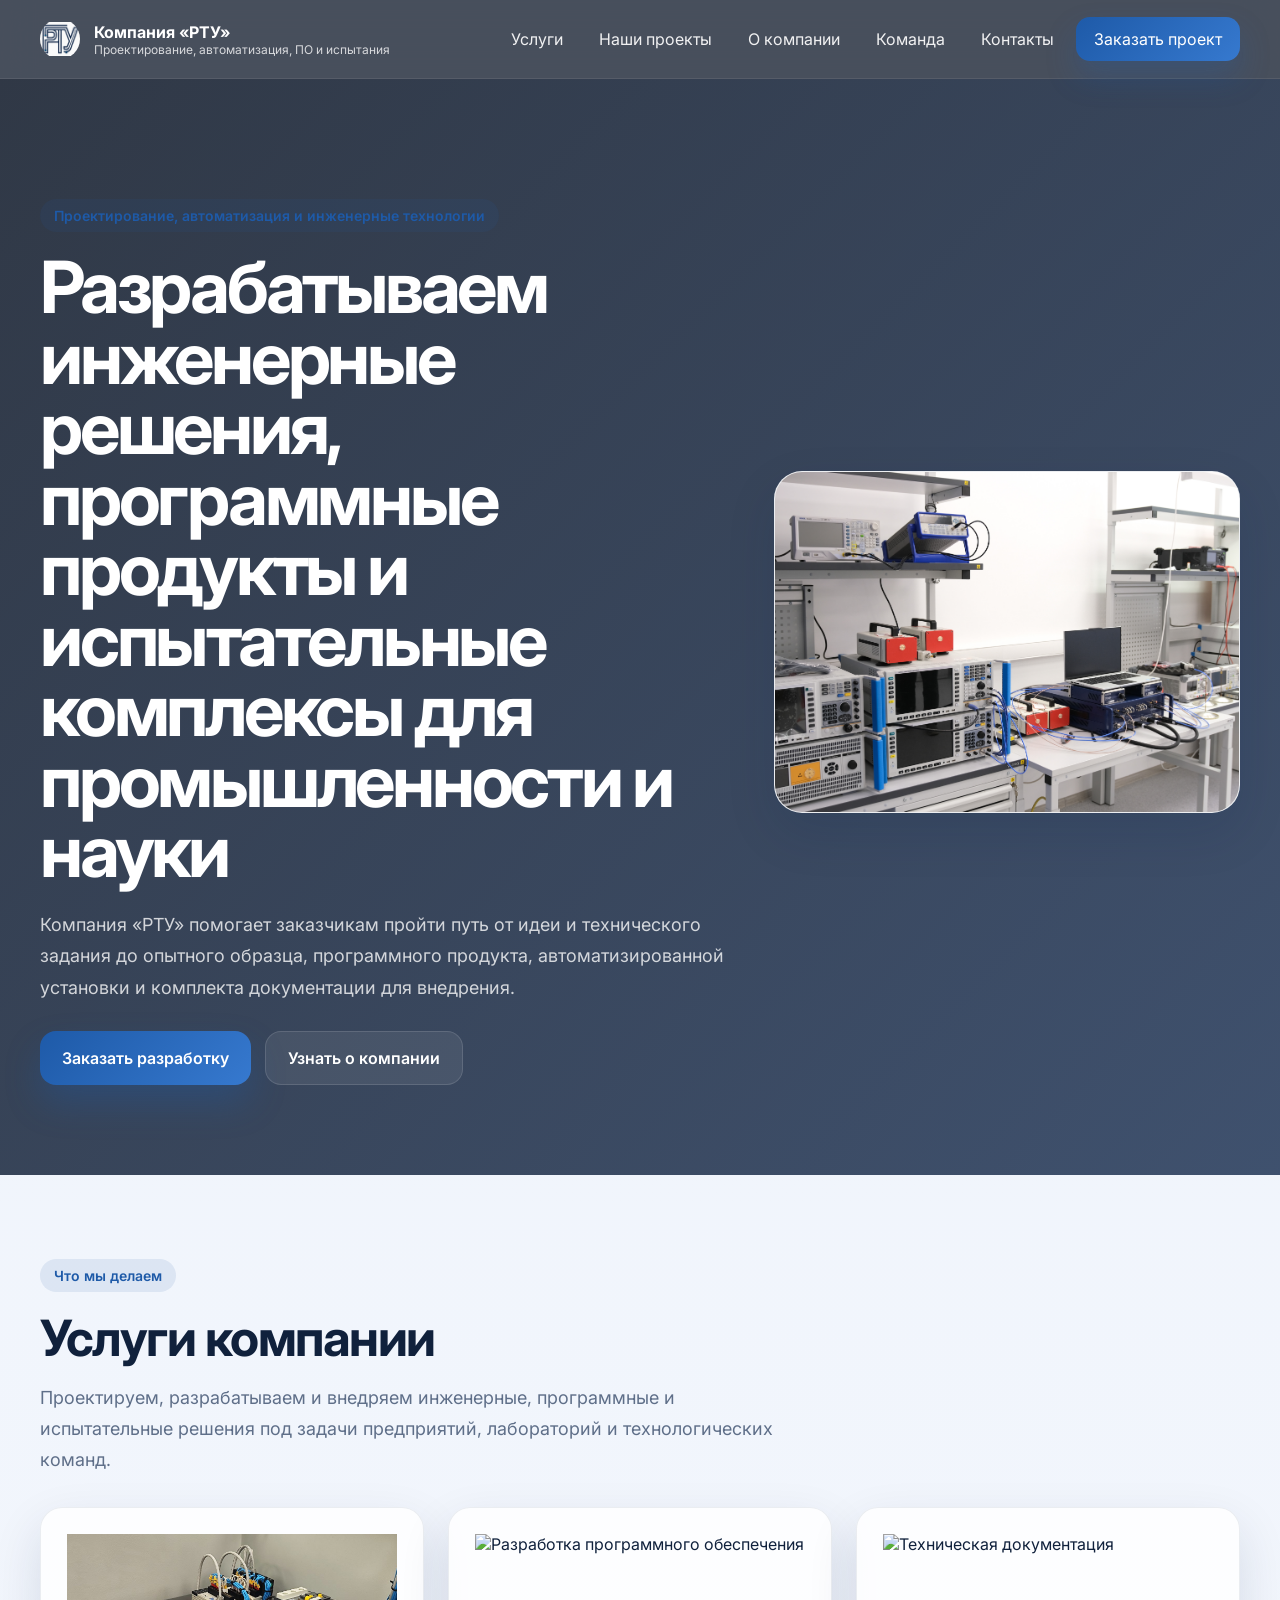
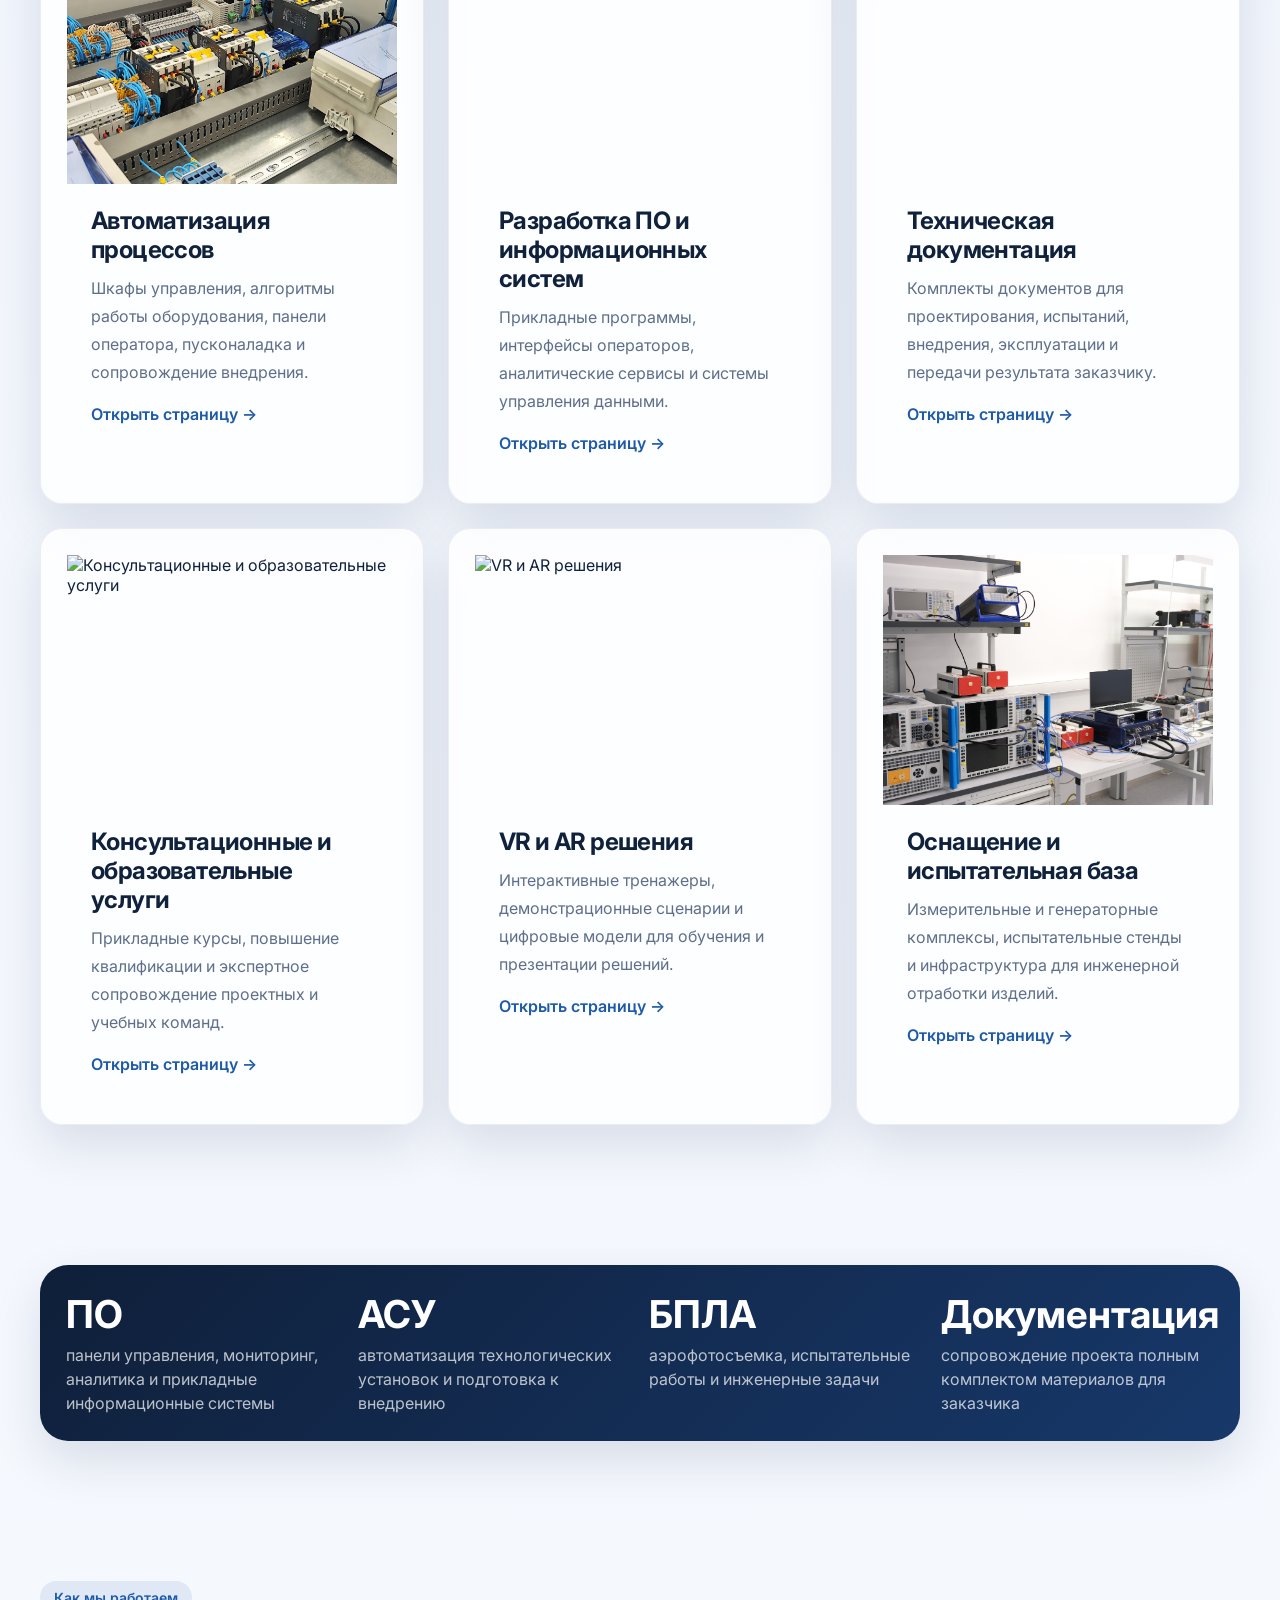
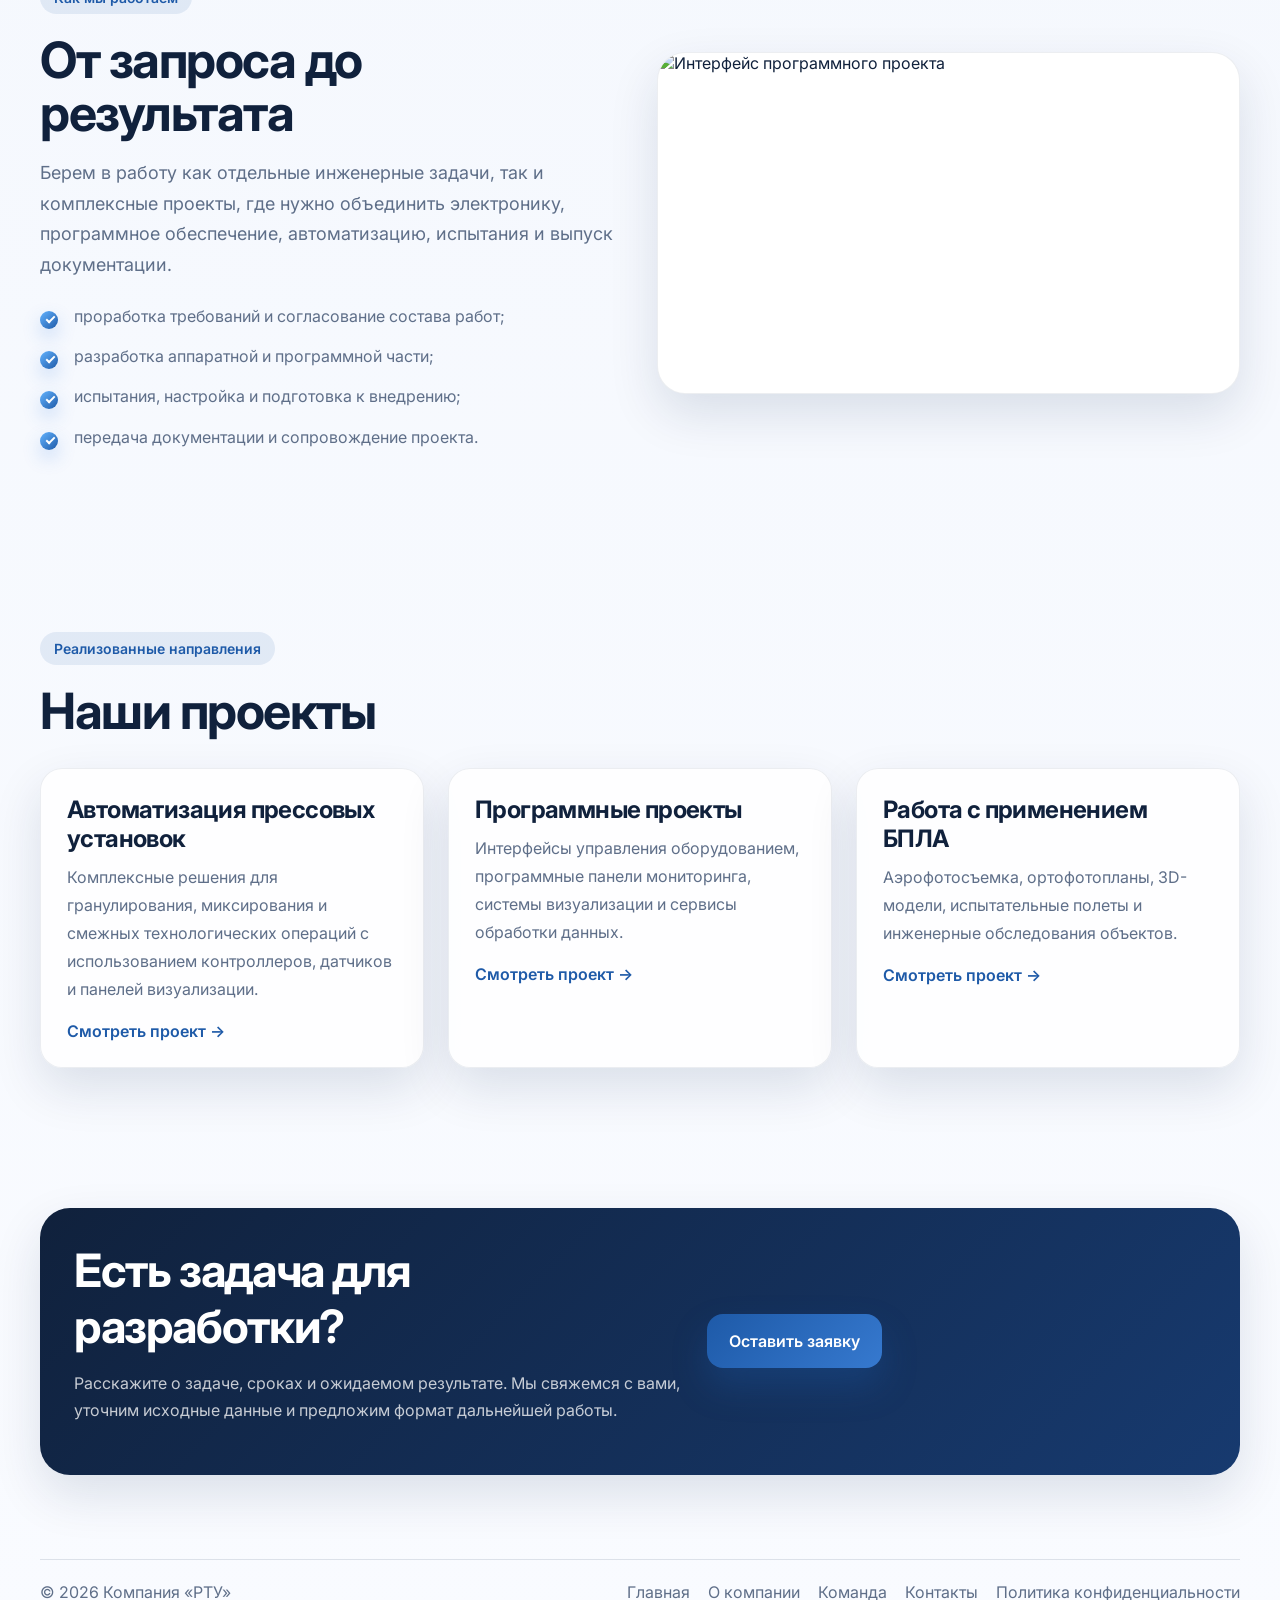
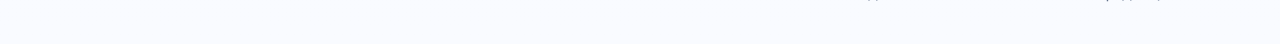
==== commit 359cb2f4: "Update index.html" ====
--- a/index.html
+++ b/index.html
@@ -71,7 +71,7 @@
     <h2 class="section-title">Услуги компании</h2>
     <p class="lead">Проектируем, разрабатываем и внедряем инженерные, программные и испытательные решения под задачи предприятий, лабораторий и технологических команд.</p>
     <div class="gallery-grid" style="margin-top:32px;">
-      <a class="card media-card reveal" href="services/automation.html"><img src="assets/img/press-project.png" alt="Автоматизация установок"><div class="media-body"><h3>Автоматизация процессов</h3><p>Шкафы управления, алгоритмы работы оборудования, панели оператора, пусконаладка и сопровождение внедрения.</p><span class="link-arrow">Открыть страницу →</span></div></a>
+      <a class="card media-card reveal" href="services/automation.html"><img src="assets/img/press-project.jpg" alt="Автоматизация установок"><div class="media-body"><h3>Автоматизация процессов</h3><p>Шкафы управления, алгоритмы работы оборудования, панели оператора, пусконаладка и сопровождение внедрения.</p><span class="link-arrow">Открыть страницу →</span></div></a>
       <a class="card media-card reveal" href="services/development.html"><img src="assets/img/dev-hero.png" alt="Разработка программного обеспечения"><div class="media-body"><h3>Разработка ПО и информационных систем</h3><p>Прикладные программы, интерфейсы операторов, аналитические сервисы и системы управления данными.</p><span class="link-arrow">Открыть страницу →</span></div></a>
       <a class="card media-card reveal" href="services/docs.html"><img src="assets/img/docs-hero.png" alt="Техническая документация"><div class="media-body"><h3>Техническая документация</h3><p>Комплекты документов для проектирования, испытаний, внедрения, эксплуатации и передачи результата заказчику.</p><span class="link-arrow">Открыть страницу →</span></div></a>
       <a class="card media-card reveal" href="services/education.html"><img src="assets/img/education-hero.png" alt="Консультационные и образовательные услуги"><div class="media-body"><h3>Консультационные и образовательные услуги</h3><p>Прикладные курсы, повышение квалификации и экспертное сопровождение проектных и учебных команд.</p><span class="link-arrow">Открыть страницу →</span></div></a>
--- a/assets/css/styles.css
+++ b/assets/css/styles.css
@@ -86,6 +86,7 @@
   width: 100%;
   height: 100%;
   object-fit: contain;
+  border-radius: 50%;
 }
 .brand-text strong { display: block; font-size: 16px; }
 .brand-text span { display: block; font-size: 12px; opacity: .78; }
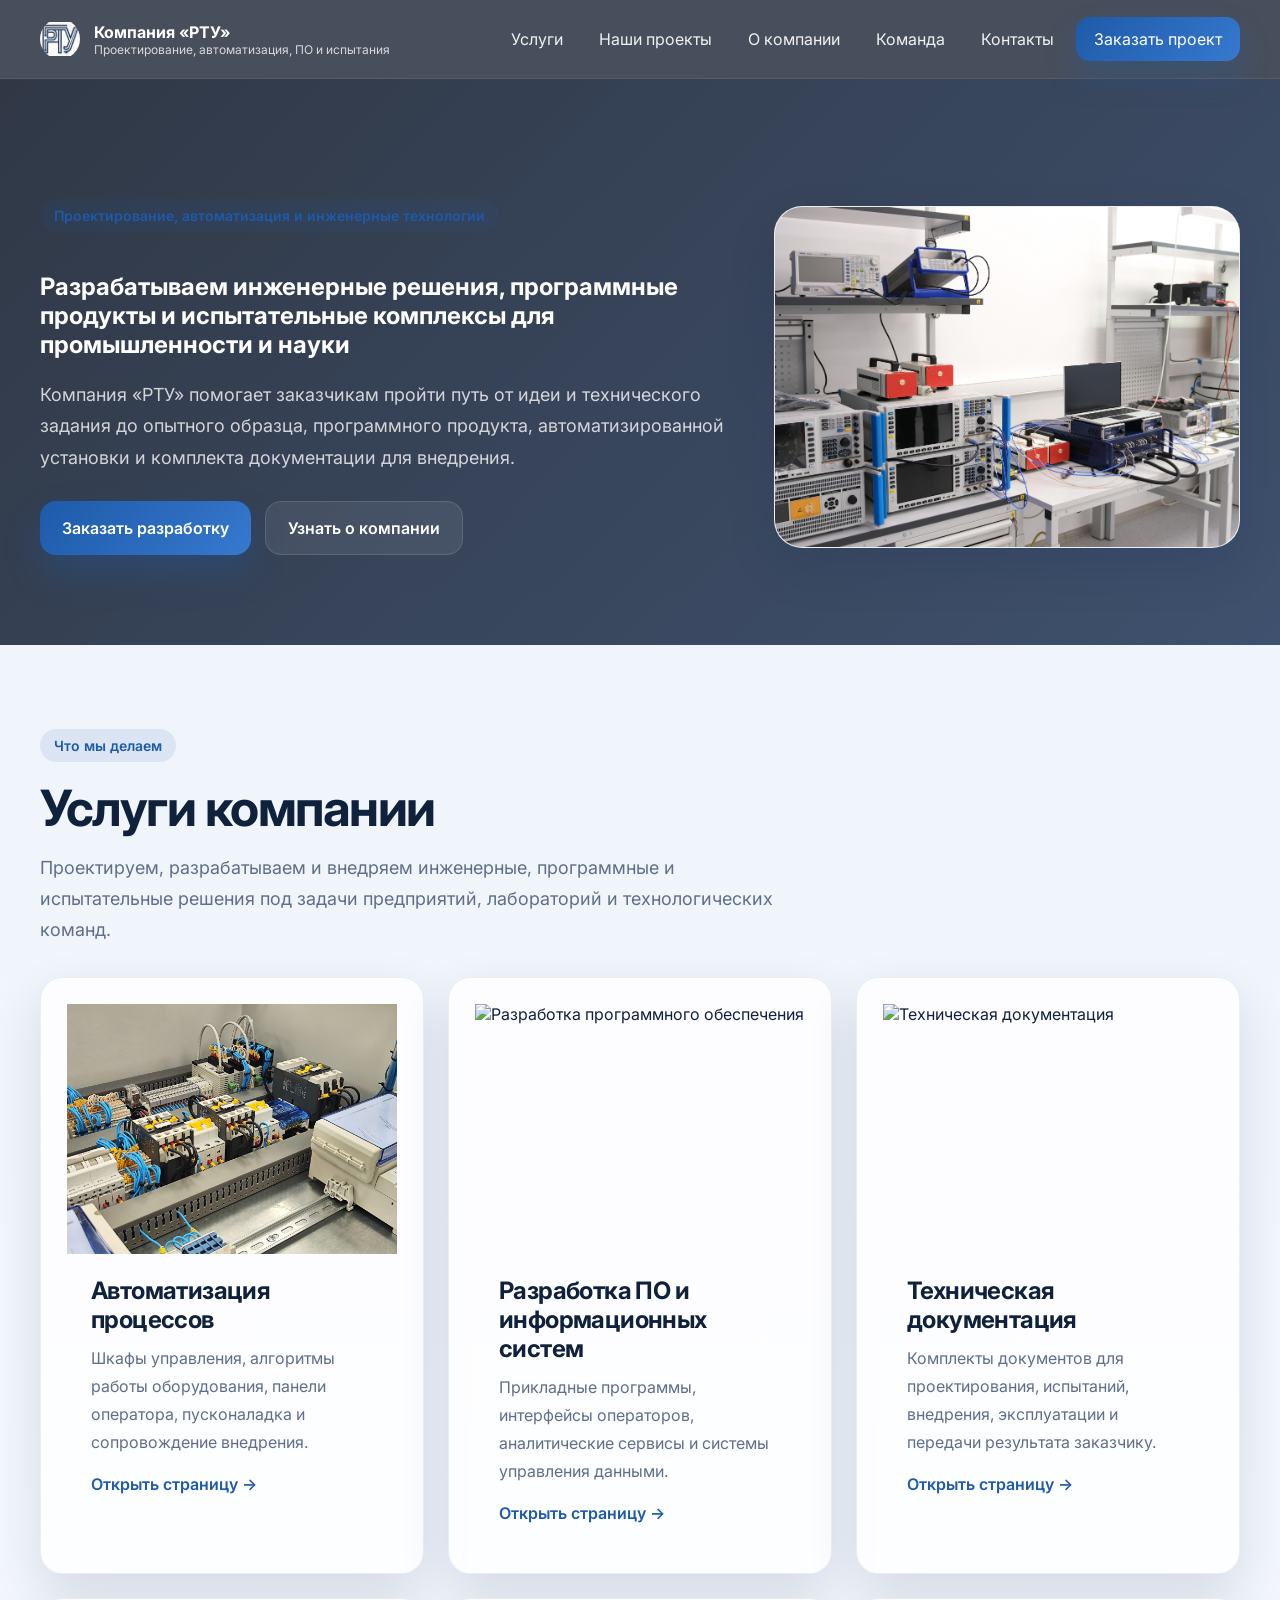
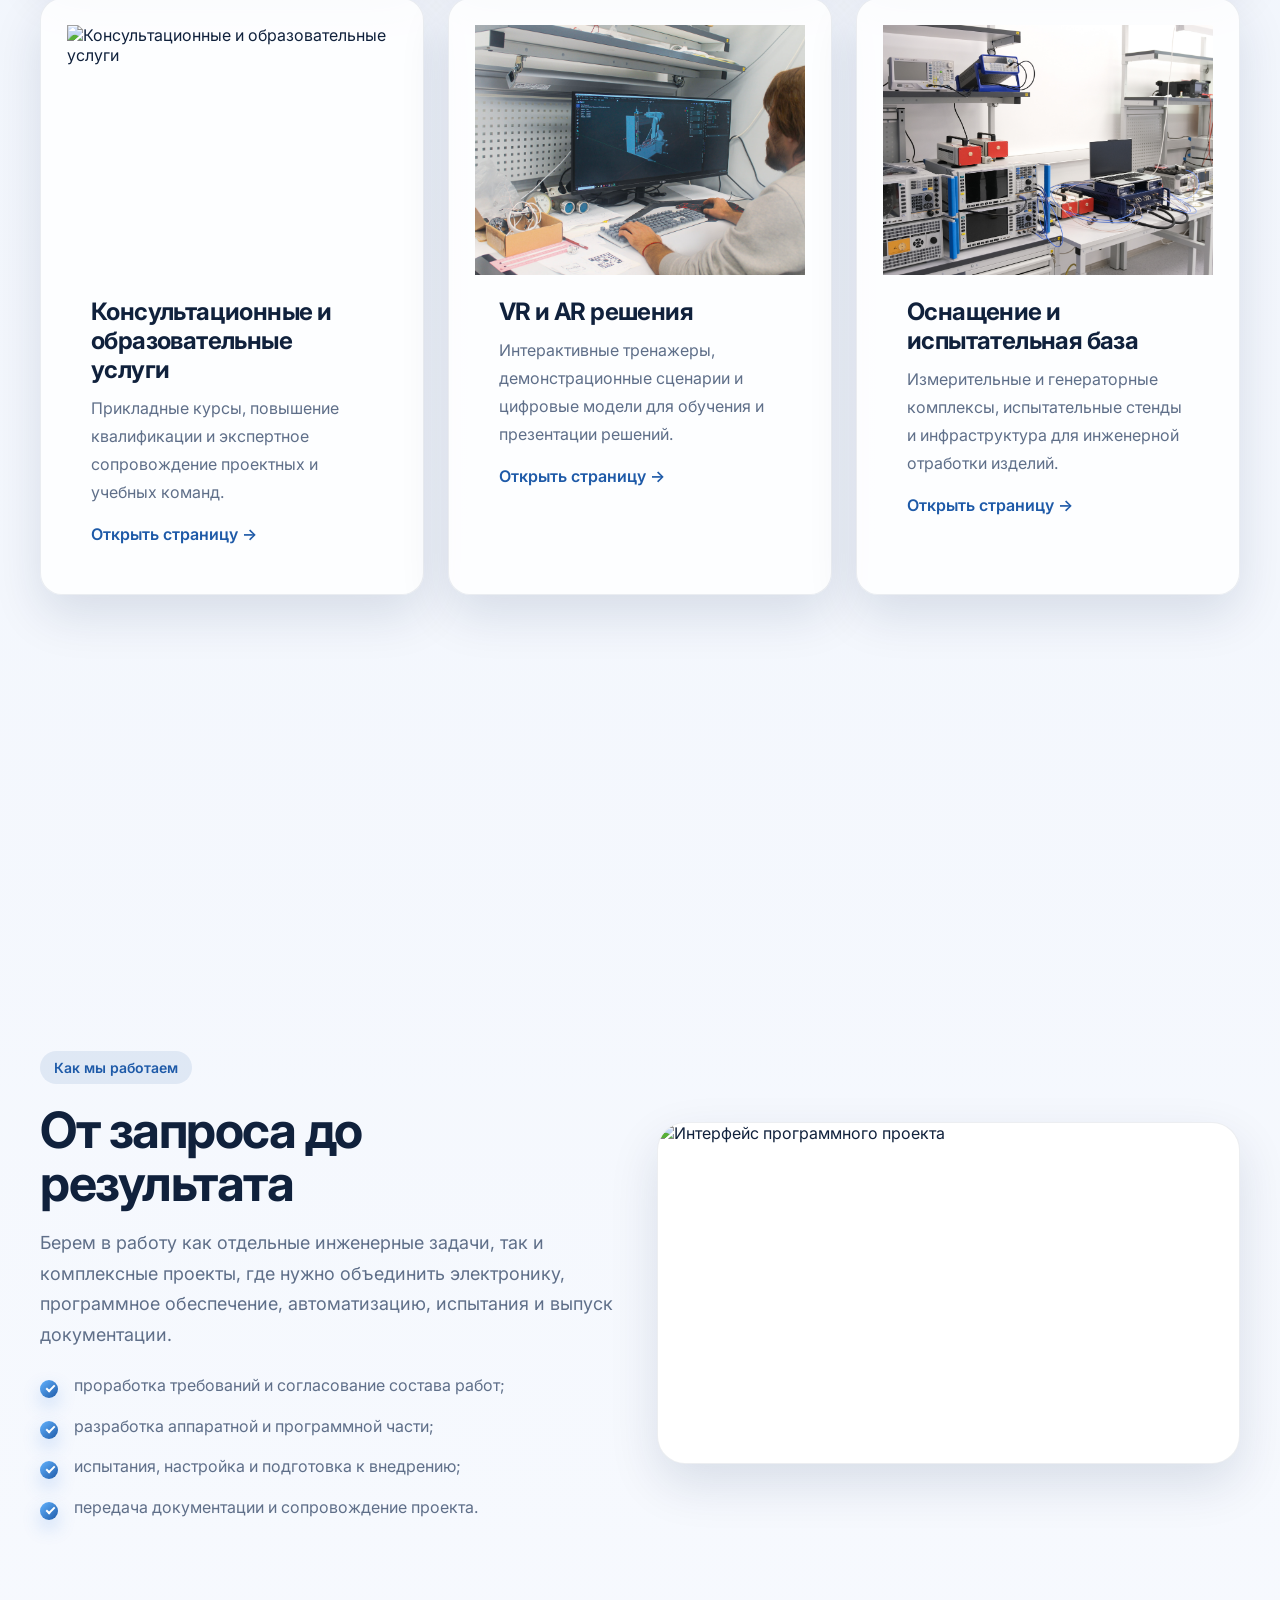
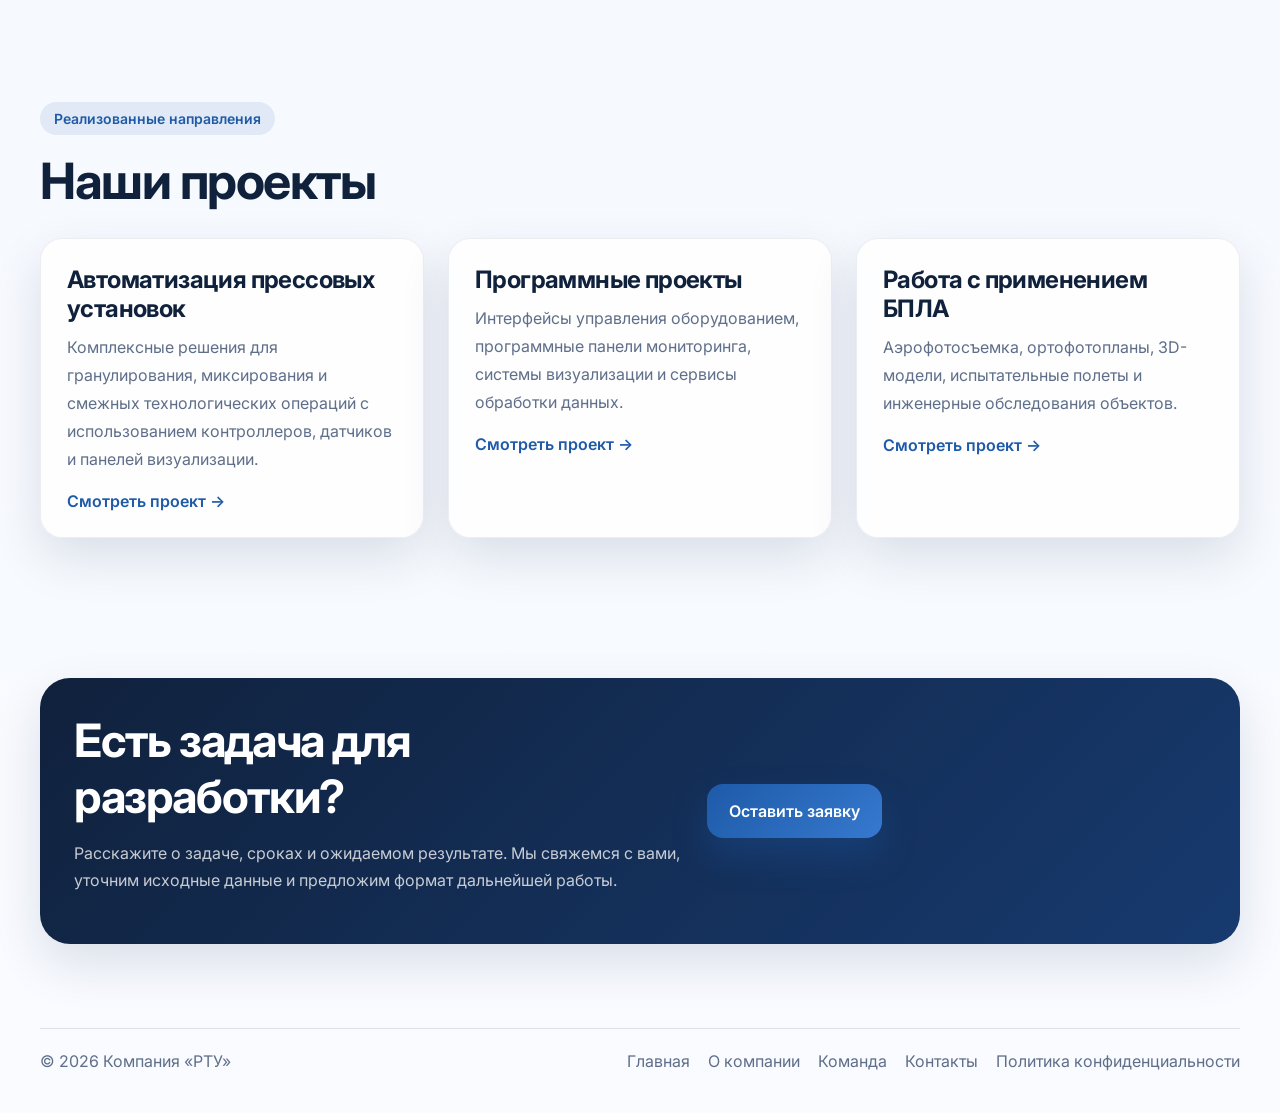
==== commit f8c14808: "Update index.html" ====
--- a/index.html
+++ b/index.html
@@ -54,7 +54,7 @@
   <div class="container hero-content">
     <div>
       <div class="eyebrow">Проектирование, автоматизация и инженерные технологии</div>
-      <h1>Разрабатываем инженерные решения, программные продукты и испытательные комплексы для промышленности и науки</h1>
+      <h2>Разрабатываем инженерные решения, программные продукты и испытательные комплексы для промышленности и науки</h2>
       <p>Компания «РТУ» помогает заказчикам пройти путь от идеи и технического задания до опытного образца, программного продукта, автоматизированной установки и комплекта документации для внедрения.</p>
       <div class="hero-actions">
         <a class="btn" href="contacts.html#request">Заказать разработку</a>
@@ -72,10 +72,10 @@
     <p class="lead">Проектируем, разрабатываем и внедряем инженерные, программные и испытательные решения под задачи предприятий, лабораторий и технологических команд.</p>
     <div class="gallery-grid" style="margin-top:32px;">
       <a class="card media-card reveal" href="services/automation.html"><img src="assets/img/press-project.jpg" alt="Автоматизация установок"><div class="media-body"><h3>Автоматизация процессов</h3><p>Шкафы управления, алгоритмы работы оборудования, панели оператора, пусконаладка и сопровождение внедрения.</p><span class="link-arrow">Открыть страницу →</span></div></a>
-      <a class="card media-card reveal" href="services/development.html"><img src="assets/img/dev-hero.png" alt="Разработка программного обеспечения"><div class="media-body"><h3>Разработка ПО и информационных систем</h3><p>Прикладные программы, интерфейсы операторов, аналитические сервисы и системы управления данными.</p><span class="link-arrow">Открыть страницу →</span></div></a>
-      <a class="card media-card reveal" href="services/docs.html"><img src="assets/img/docs-hero.png" alt="Техническая документация"><div class="media-body"><h3>Техническая документация</h3><p>Комплекты документов для проектирования, испытаний, внедрения, эксплуатации и передачи результата заказчику.</p><span class="link-arrow">Открыть страницу →</span></div></a>
-      <a class="card media-card reveal" href="services/education.html"><img src="assets/img/education-hero.png" alt="Консультационные и образовательные услуги"><div class="media-body"><h3>Консультационные и образовательные услуги</h3><p>Прикладные курсы, повышение квалификации и экспертное сопровождение проектных и учебных команд.</p><span class="link-arrow">Открыть страницу →</span></div></a>
-      <a class="card media-card reveal" href="services/vr-ar.html"><img src="assets/img/vr-hero.png" alt="VR и AR решения"><div class="media-body"><h3>VR и AR решения</h3><p>Интерактивные тренажеры, демонстрационные сценарии и цифровые модели для обучения и презентации решений.</p><span class="link-arrow">Открыть страницу →</span></div></a>
+      <a class="card media-card reveal" href="services/development.html"><img src="assets/img/dev-hero.jpg" alt="Разработка программного обеспечения"><div class="media-body"><h3>Разработка ПО и информационных систем</h3><p>Прикладные программы, интерфейсы операторов, аналитические сервисы и системы управления данными.</p><span class="link-arrow">Открыть страницу →</span></div></a>
+      <a class="card media-card reveal" href="services/docs.html"><img src="assets/img/docs-hero.jpg" alt="Техническая документация"><div class="media-body"><h3>Техническая документация</h3><p>Комплекты документов для проектирования, испытаний, внедрения, эксплуатации и передачи результата заказчику.</p><span class="link-arrow">Открыть страницу →</span></div></a>
+      <a class="card media-card reveal" href="services/education.html"><img src="assets/img/education-hero.jpg" alt="Консультационные и образовательные услуги"><div class="media-body"><h3>Консультационные и образовательные услуги</h3><p>Прикладные курсы, повышение квалификации и экспертное сопровождение проектных и учебных команд.</p><span class="link-arrow">Открыть страницу →</span></div></a>
+      <a class="card media-card reveal" href="services/vr-ar.html"><img src="assets/img/vr-hero.jpg" alt="VR и AR решения"><div class="media-body"><h3>VR и AR решения</h3><p>Интерактивные тренажеры, демонстрационные сценарии и цифровые модели для обучения и презентации решений.</p><span class="link-arrow">Открыть страницу →</span></div></a>
       <a class="card media-card reveal" href="services/equipment.html"><img src="assets/img/equipment-hero.jpg" alt="Оснащение и испытательная база"><div class="media-body"><h3>Оснащение и испытательная база</h3><p>Измерительные и генераторные комплексы, испытательные стенды и инфраструктура для инженерной отработки изделий.</p><span class="link-arrow">Открыть страницу →</span></div></a>
     </div>
   </div>
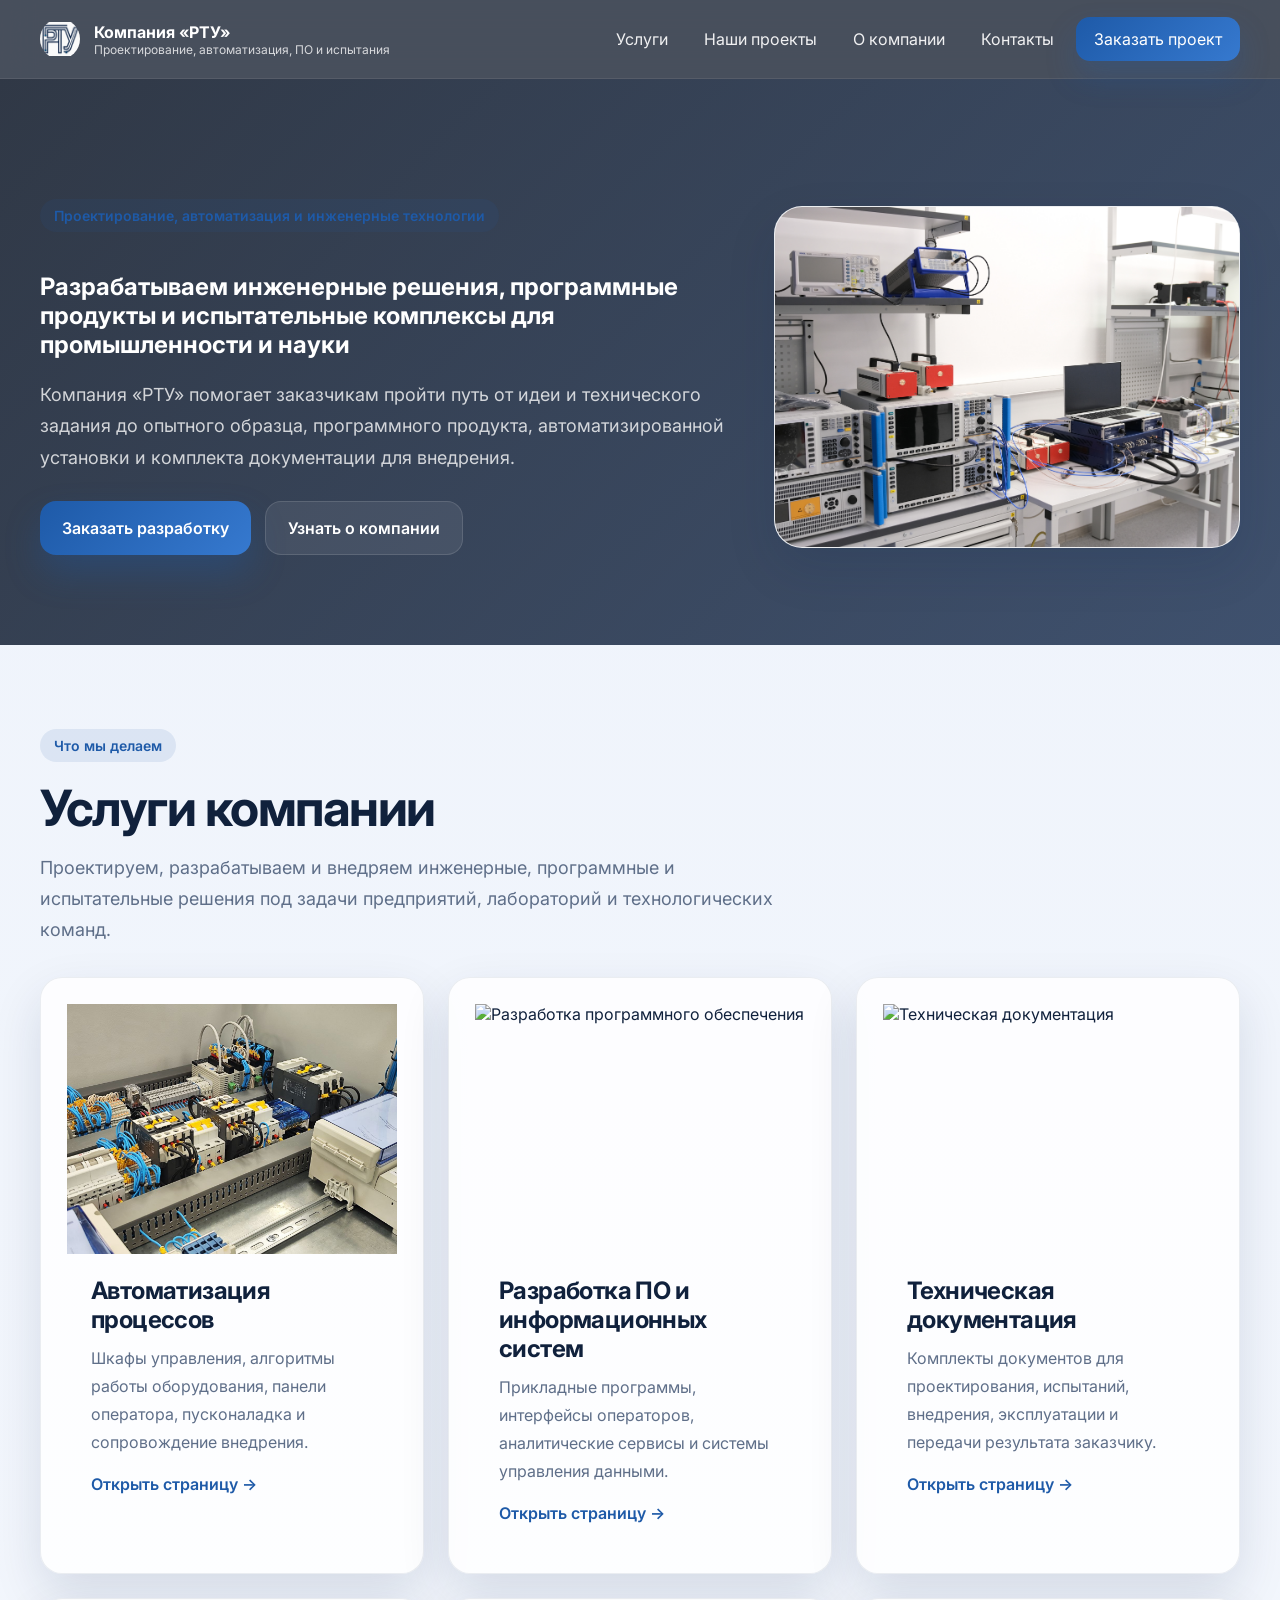
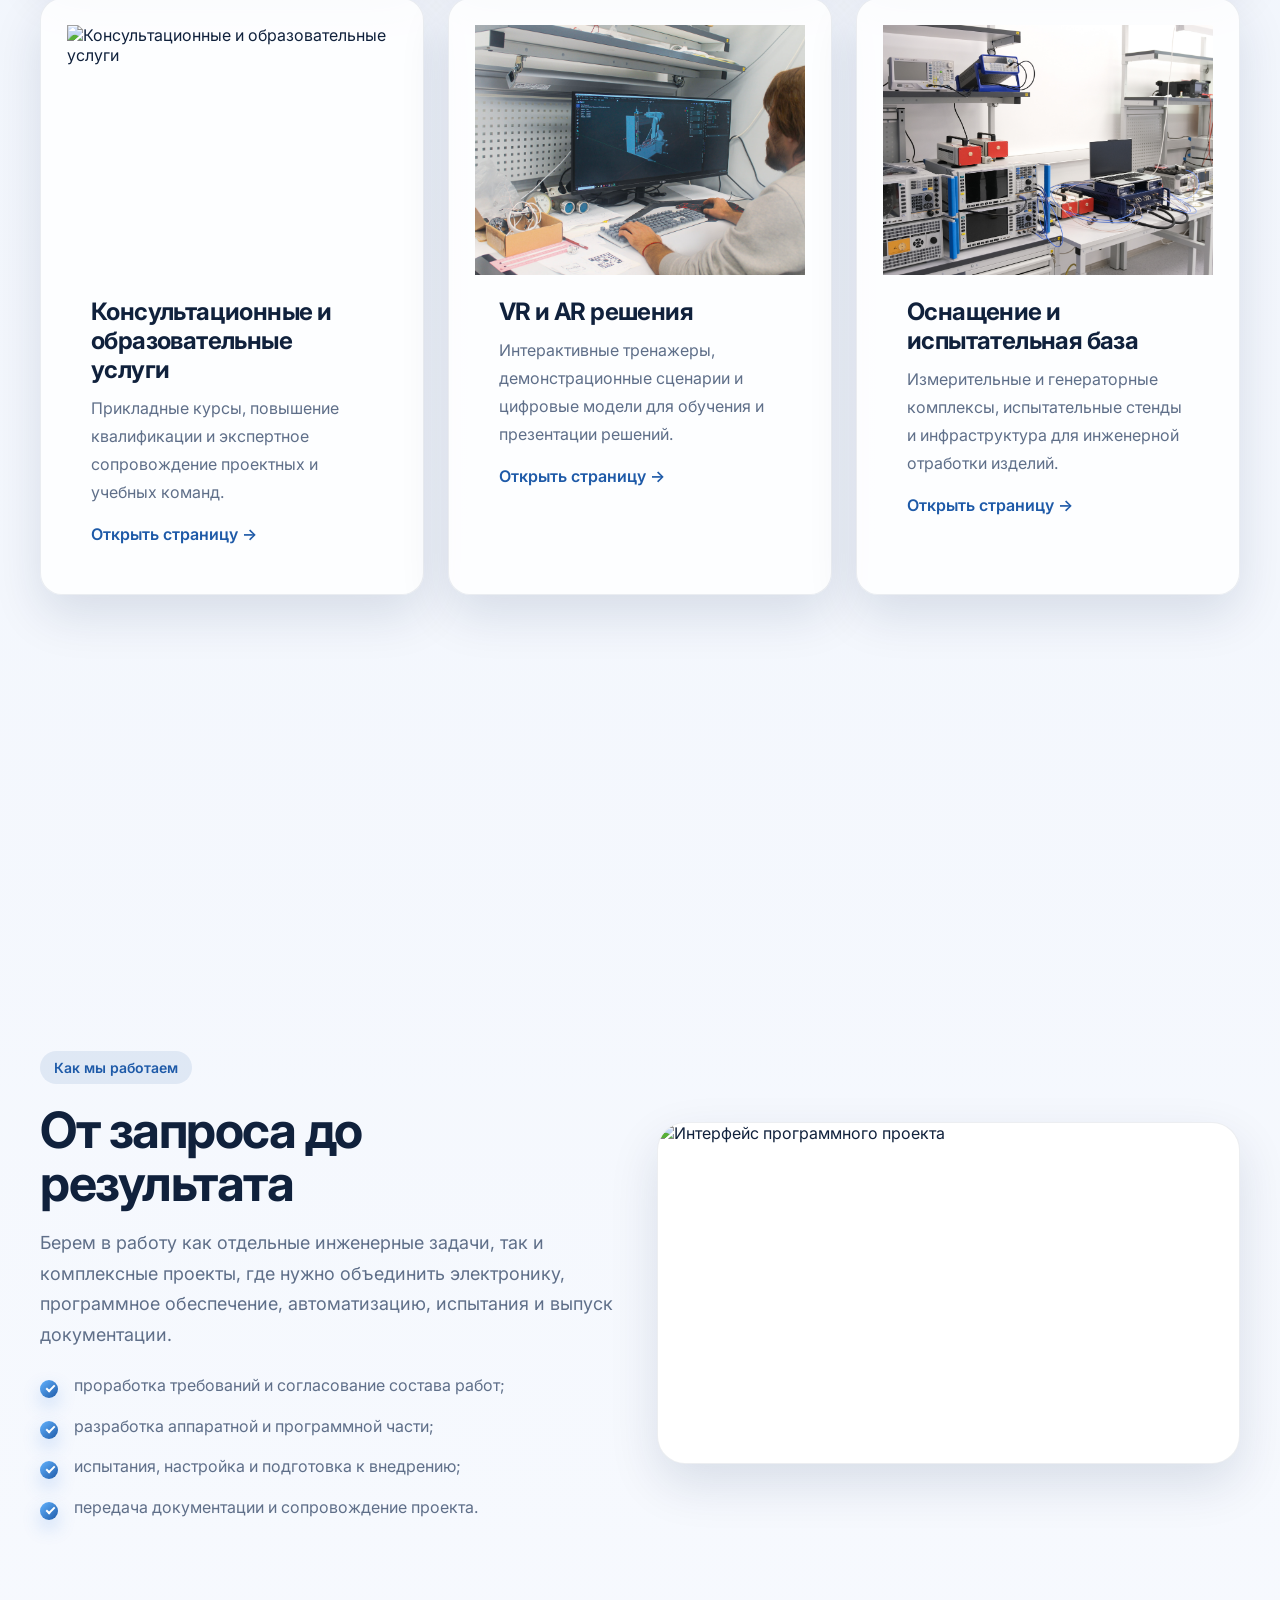
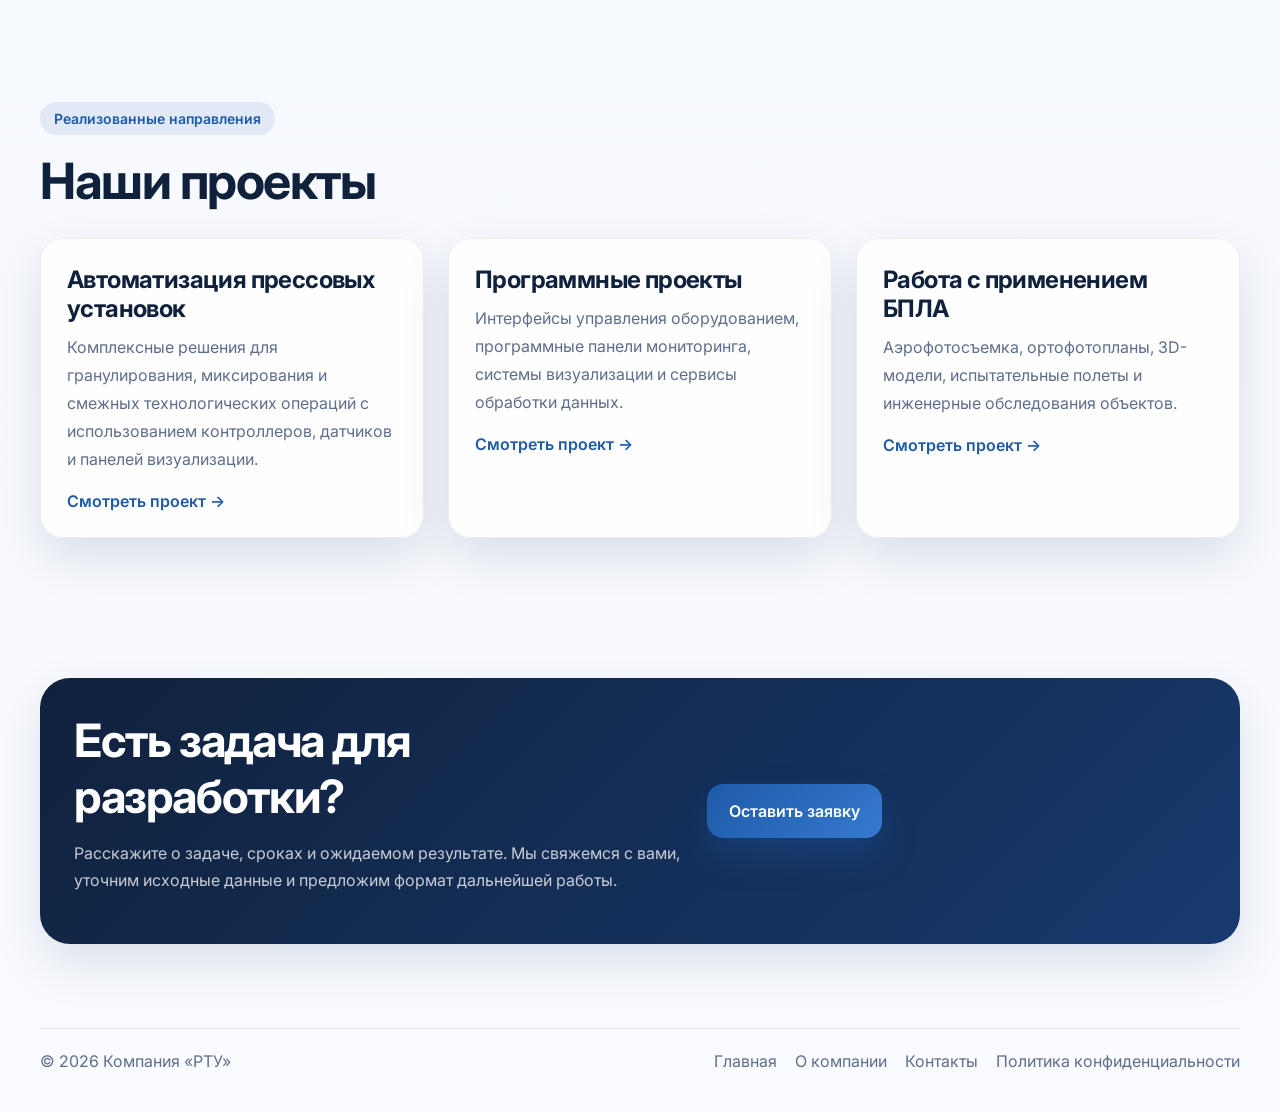
==== commit 62721d20: "Update index.html" ====
--- a/index.html
+++ b/index.html
@@ -42,7 +42,6 @@
 <a href="projects/drone-projects.html">Работы с БПЛА<span>Аэрофотосъемка, 3D-модели и испытательные полеты</span></a></div>
       </div>
       <a class="nav-link" href="about.html">О компании</a>
-      <a class="nav-link" href="team.html">Команда</a>
       <a class="nav-link" href="contacts.html">Контакты</a>
       <a class="cta-small" href="contacts.html#request">Заказать проект</a>
     </nav>
@@ -140,7 +139,6 @@
     <div class="footer-links">
       <a href="index.html">Главная</a>
       <a href="about.html">О компании</a>
-      <a href="team.html">Команда</a>
       <a href="contacts.html">Контакты</a>
       <a href="privacy.html">Политика конфиденциальности</a>
     </div>
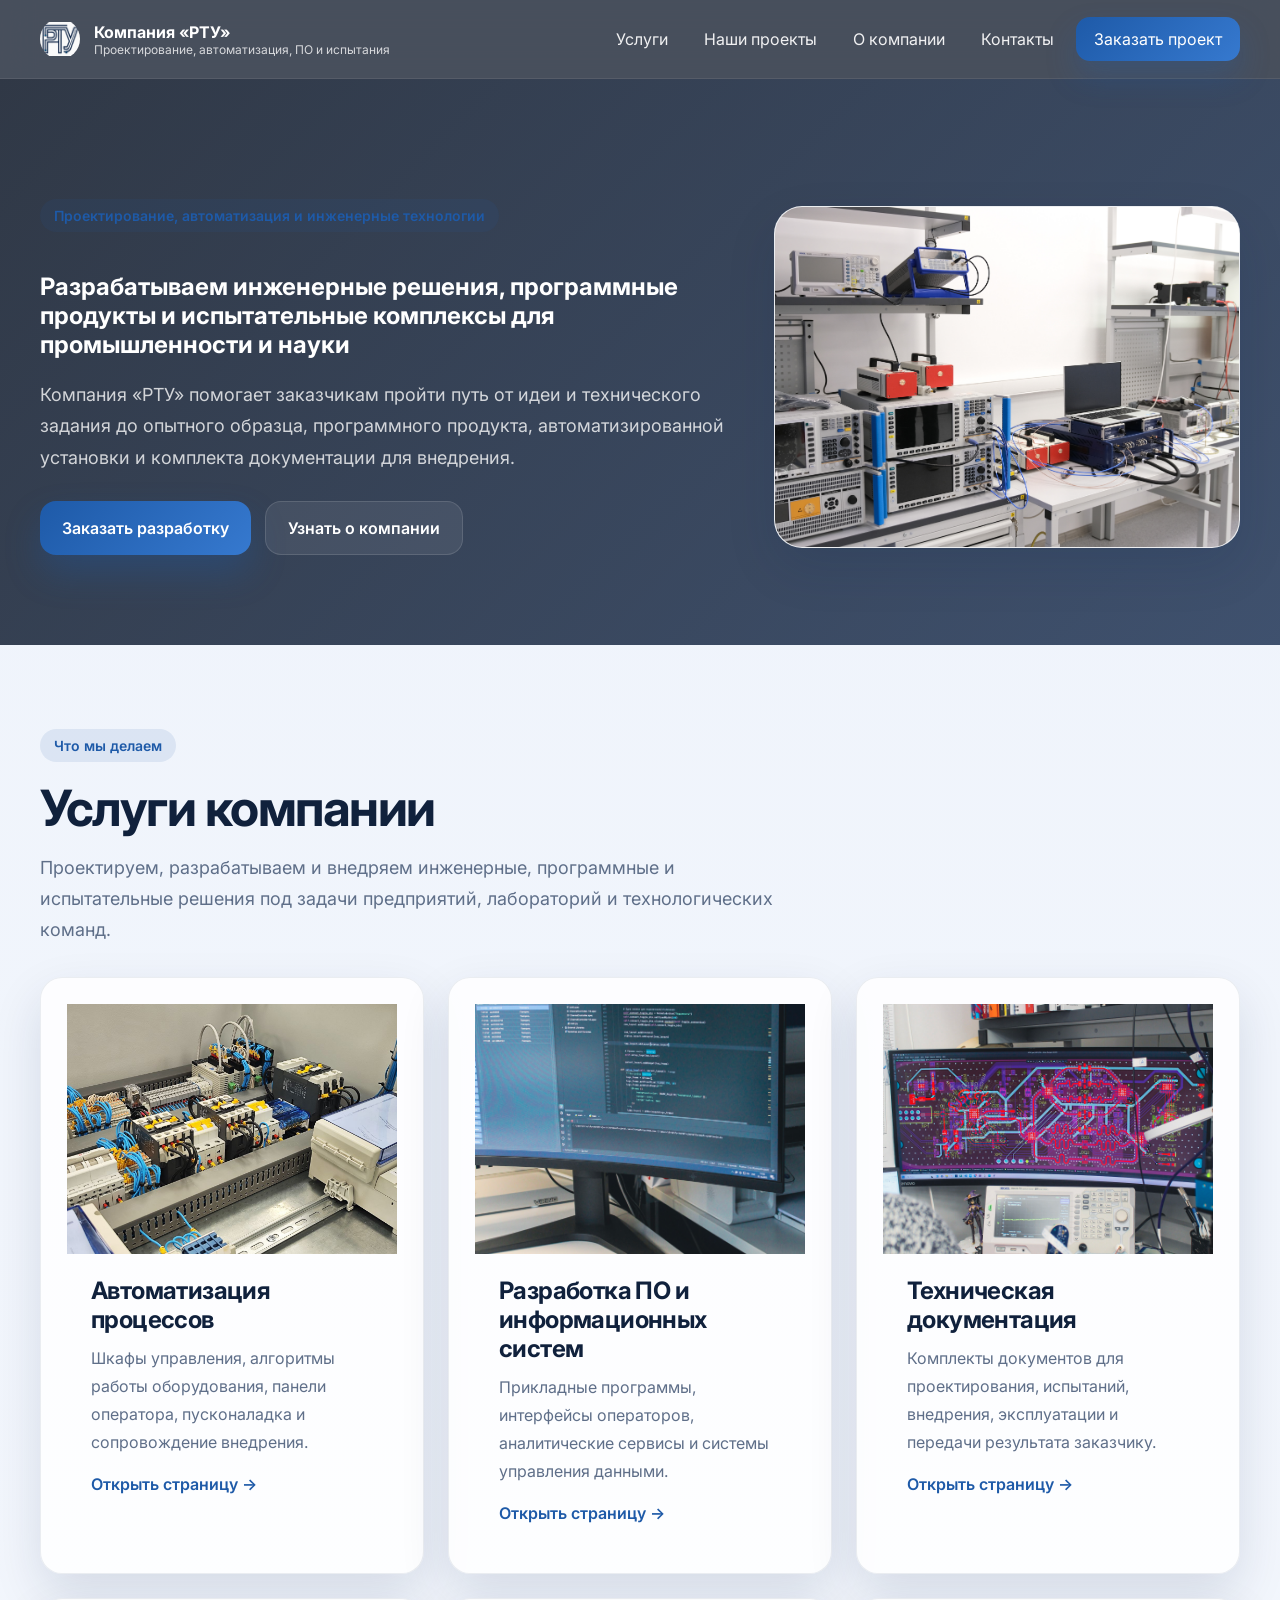
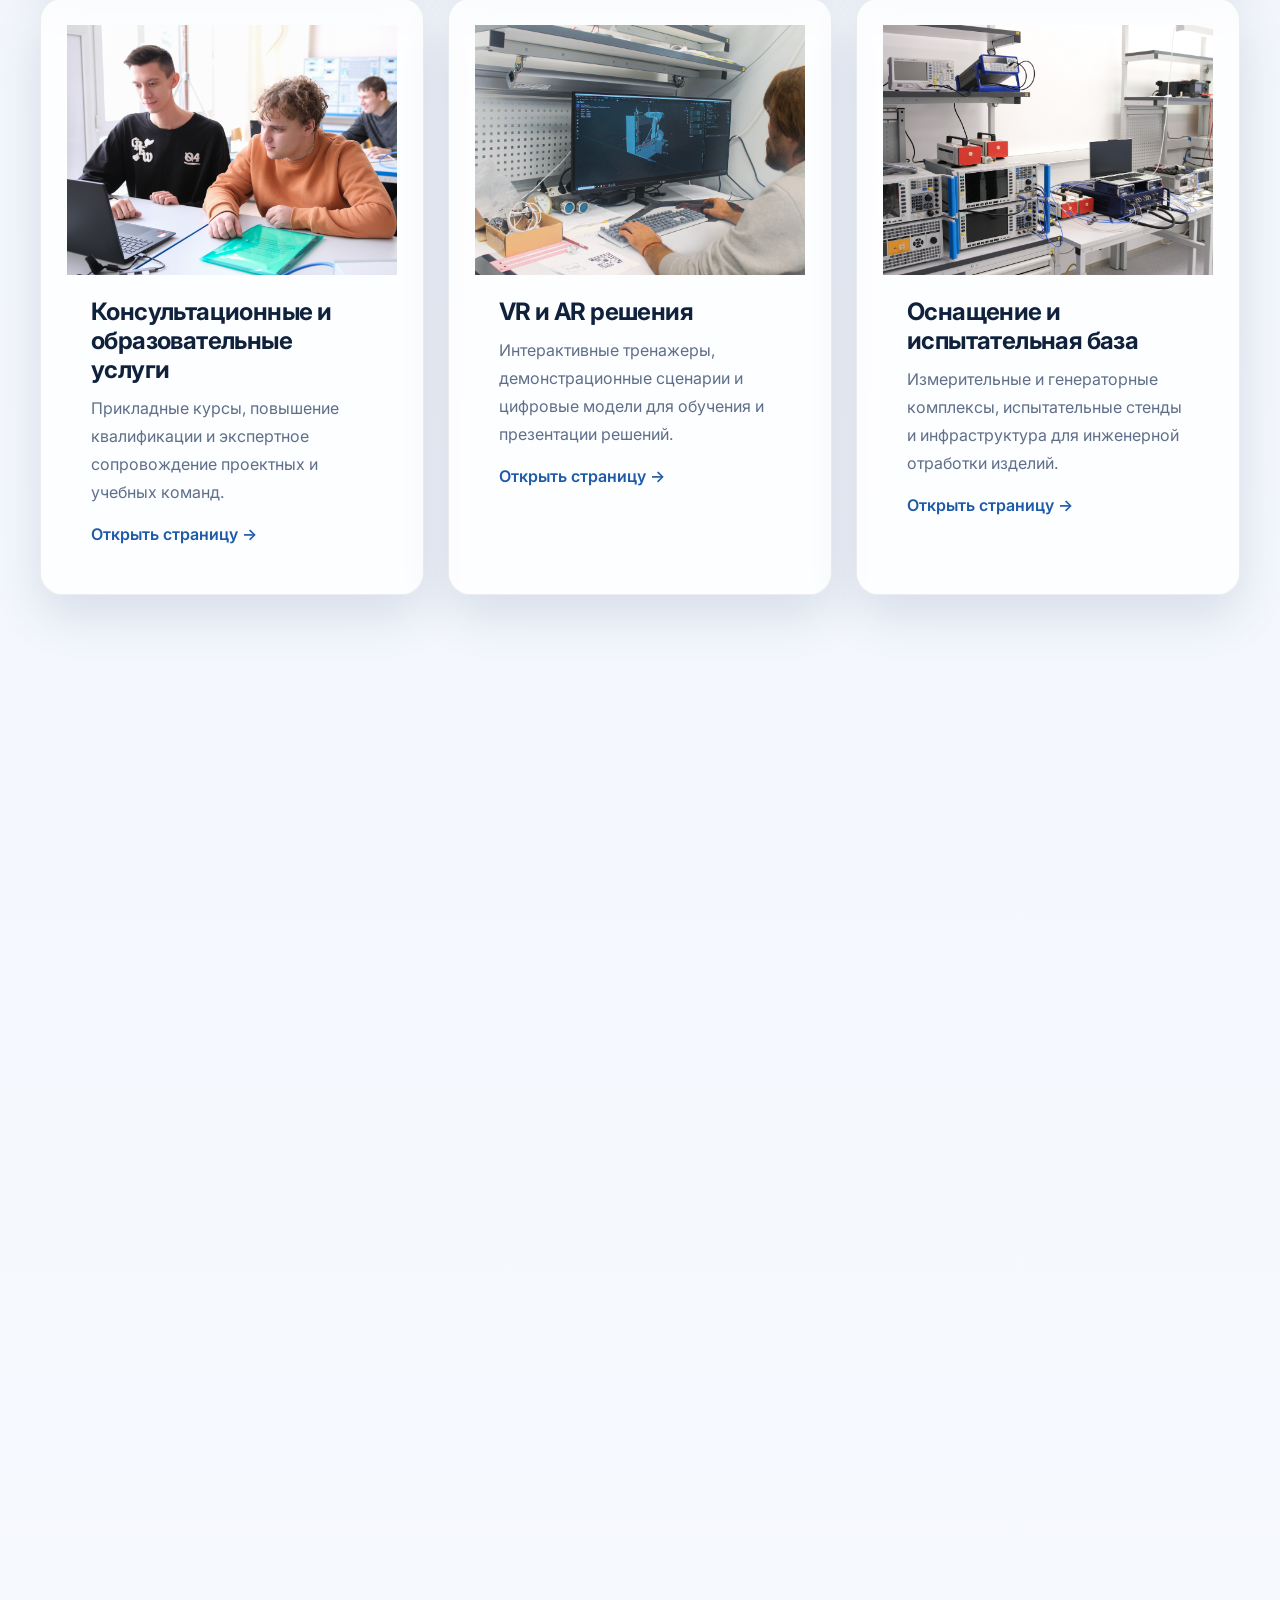
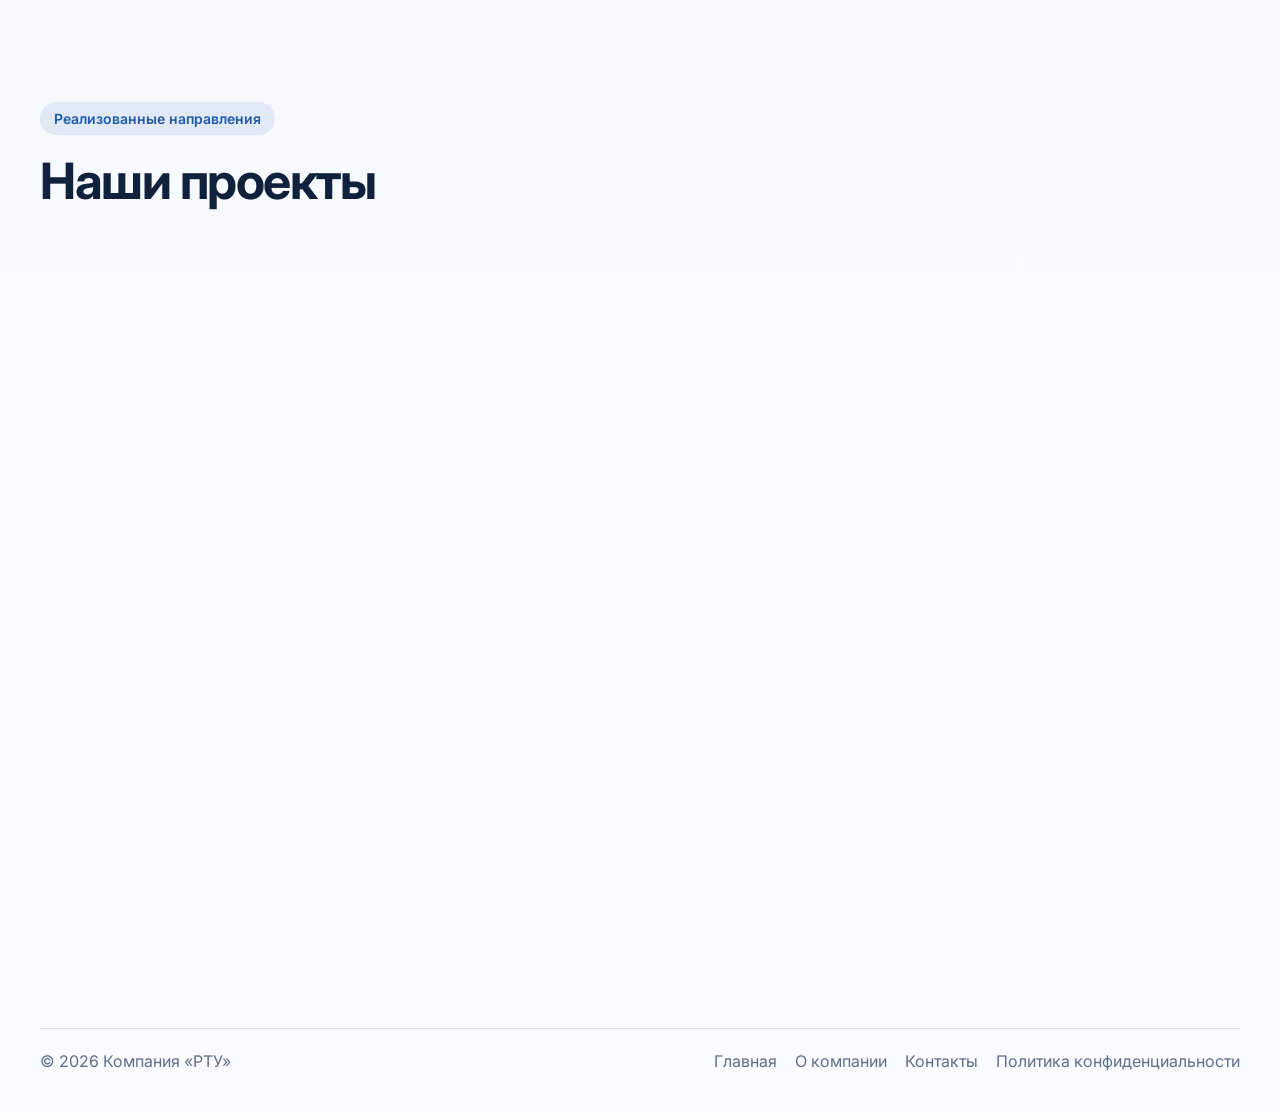
==== commit 7ed87a39: "Update index.html" ====
--- a/index.html
+++ b/index.html
@@ -49,7 +49,7 @@
 </header>
 
 
-<section class="hero hero-image" style="background-image:url('assets/img/home-hero.png');">
+<section class="hero hero-image" style="background-image:url('assets/img/home-hero.jpg');">
   <div class="container hero-content">
     <div>
       <div class="eyebrow">Проектирование, автоматизация и инженерные технологии</div>
@@ -104,7 +104,7 @@
         <li>передача документации и сопровождение проекта.</li>
       </ul>
     </div>
-    <div class="image-panel reveal"><img src="assets/img/software-project.png" alt="Интерфейс программного проекта"></div>
+    <div class="image-panel reveal"><img src="assets/img/software-project.jpg" alt="Интерфейс программного проекта"></div>
   </div>
 </section>
 
